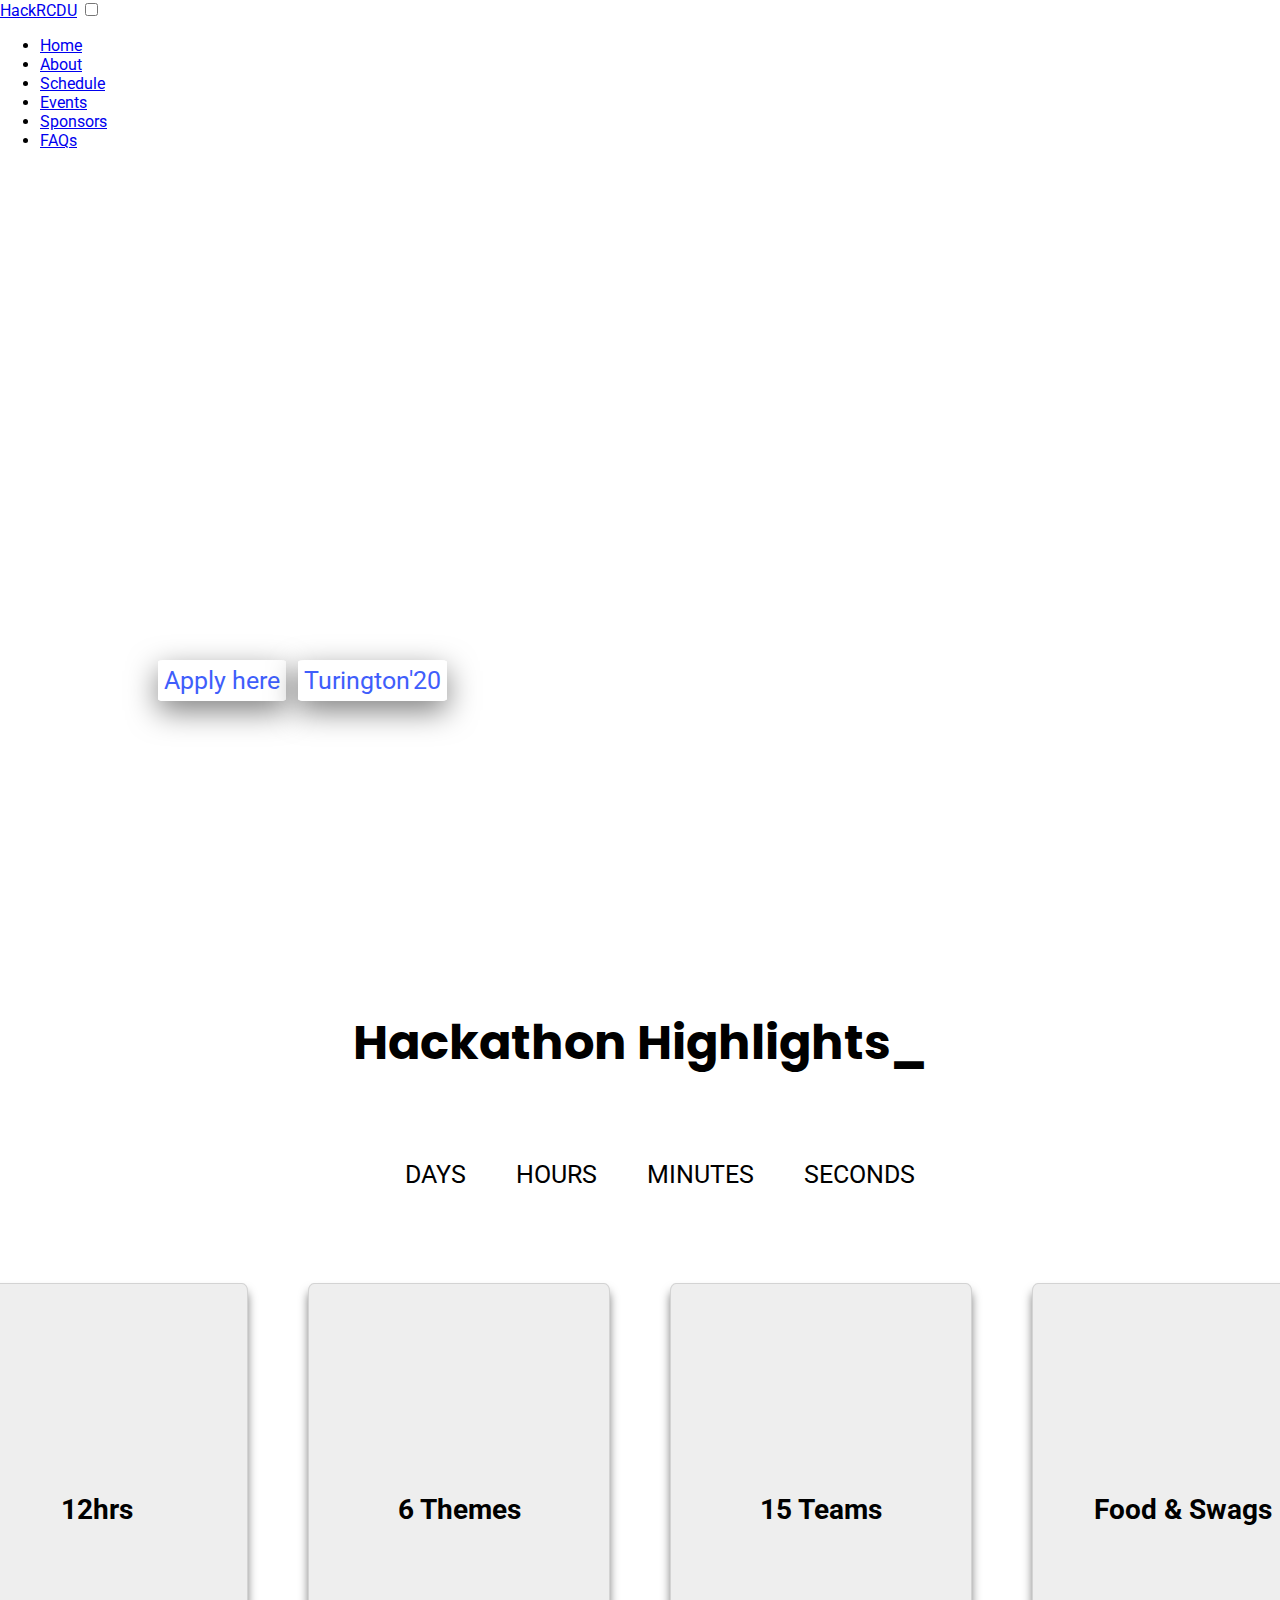
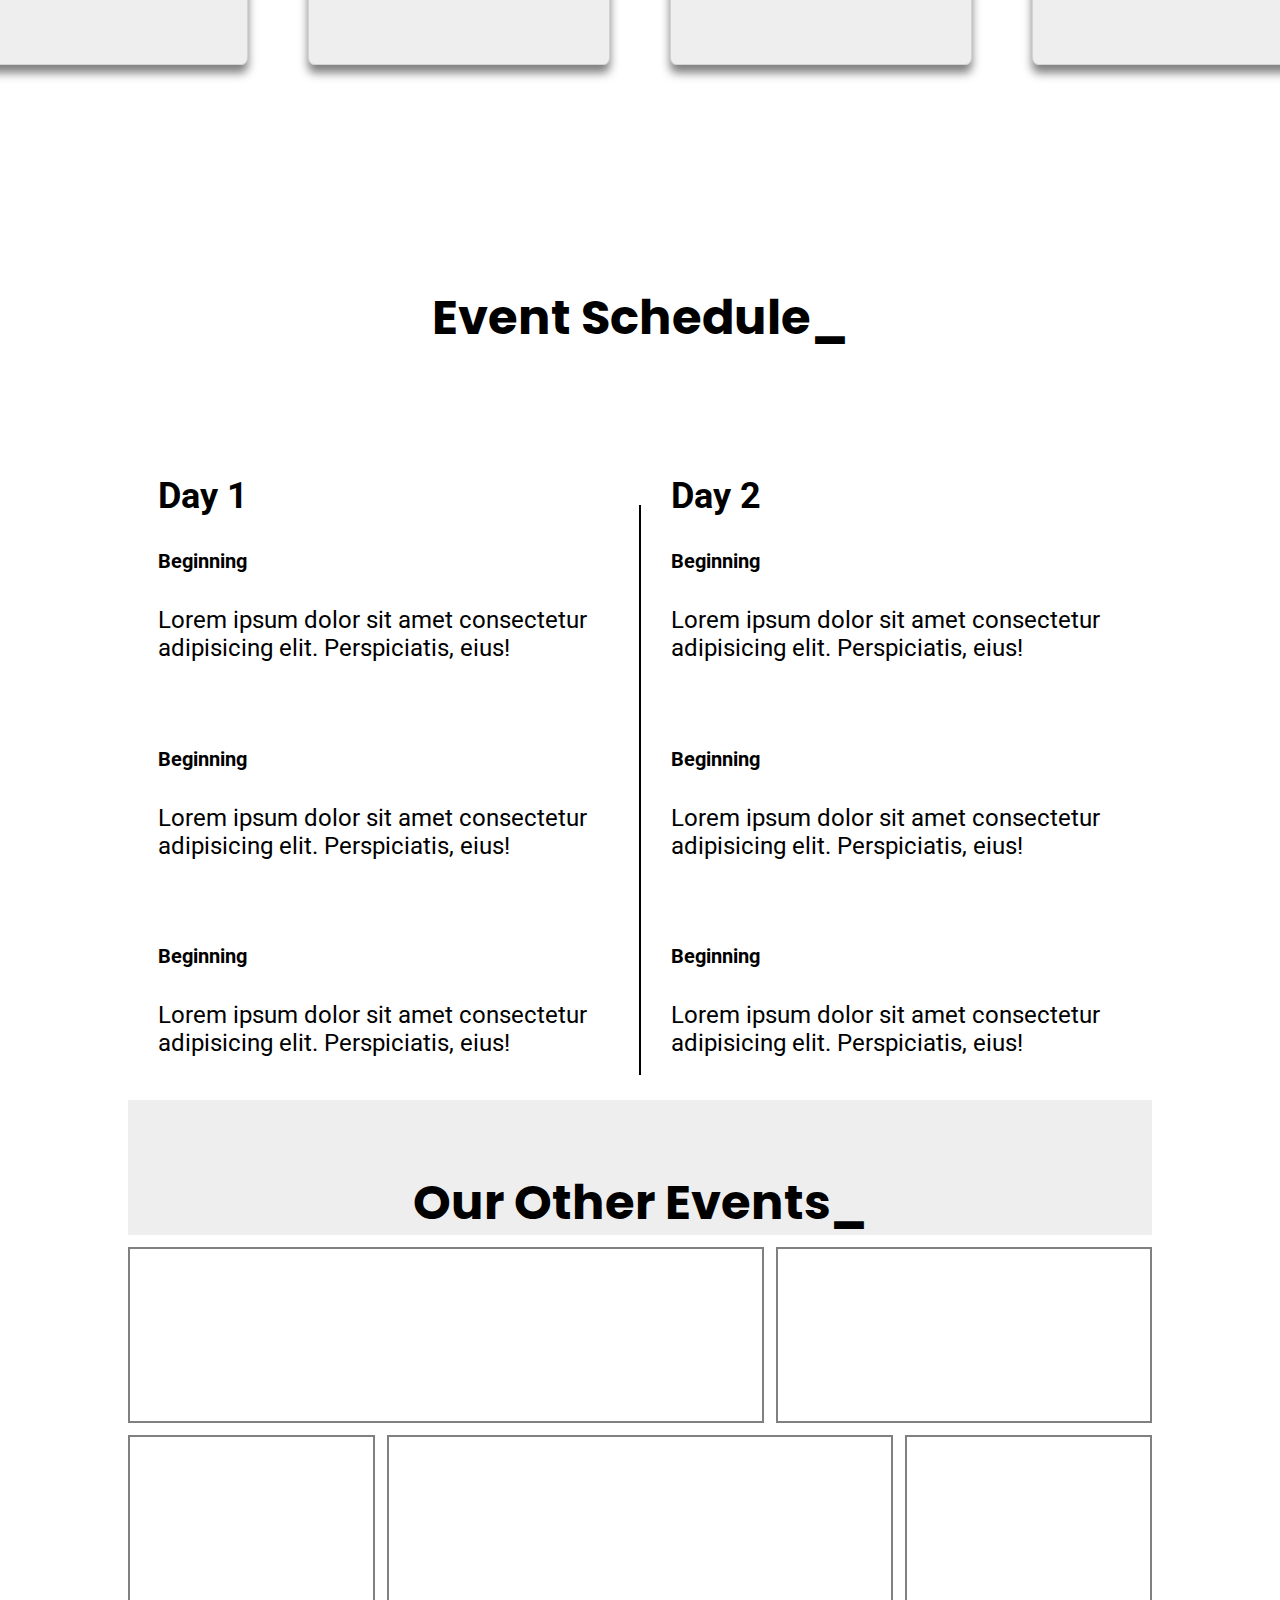
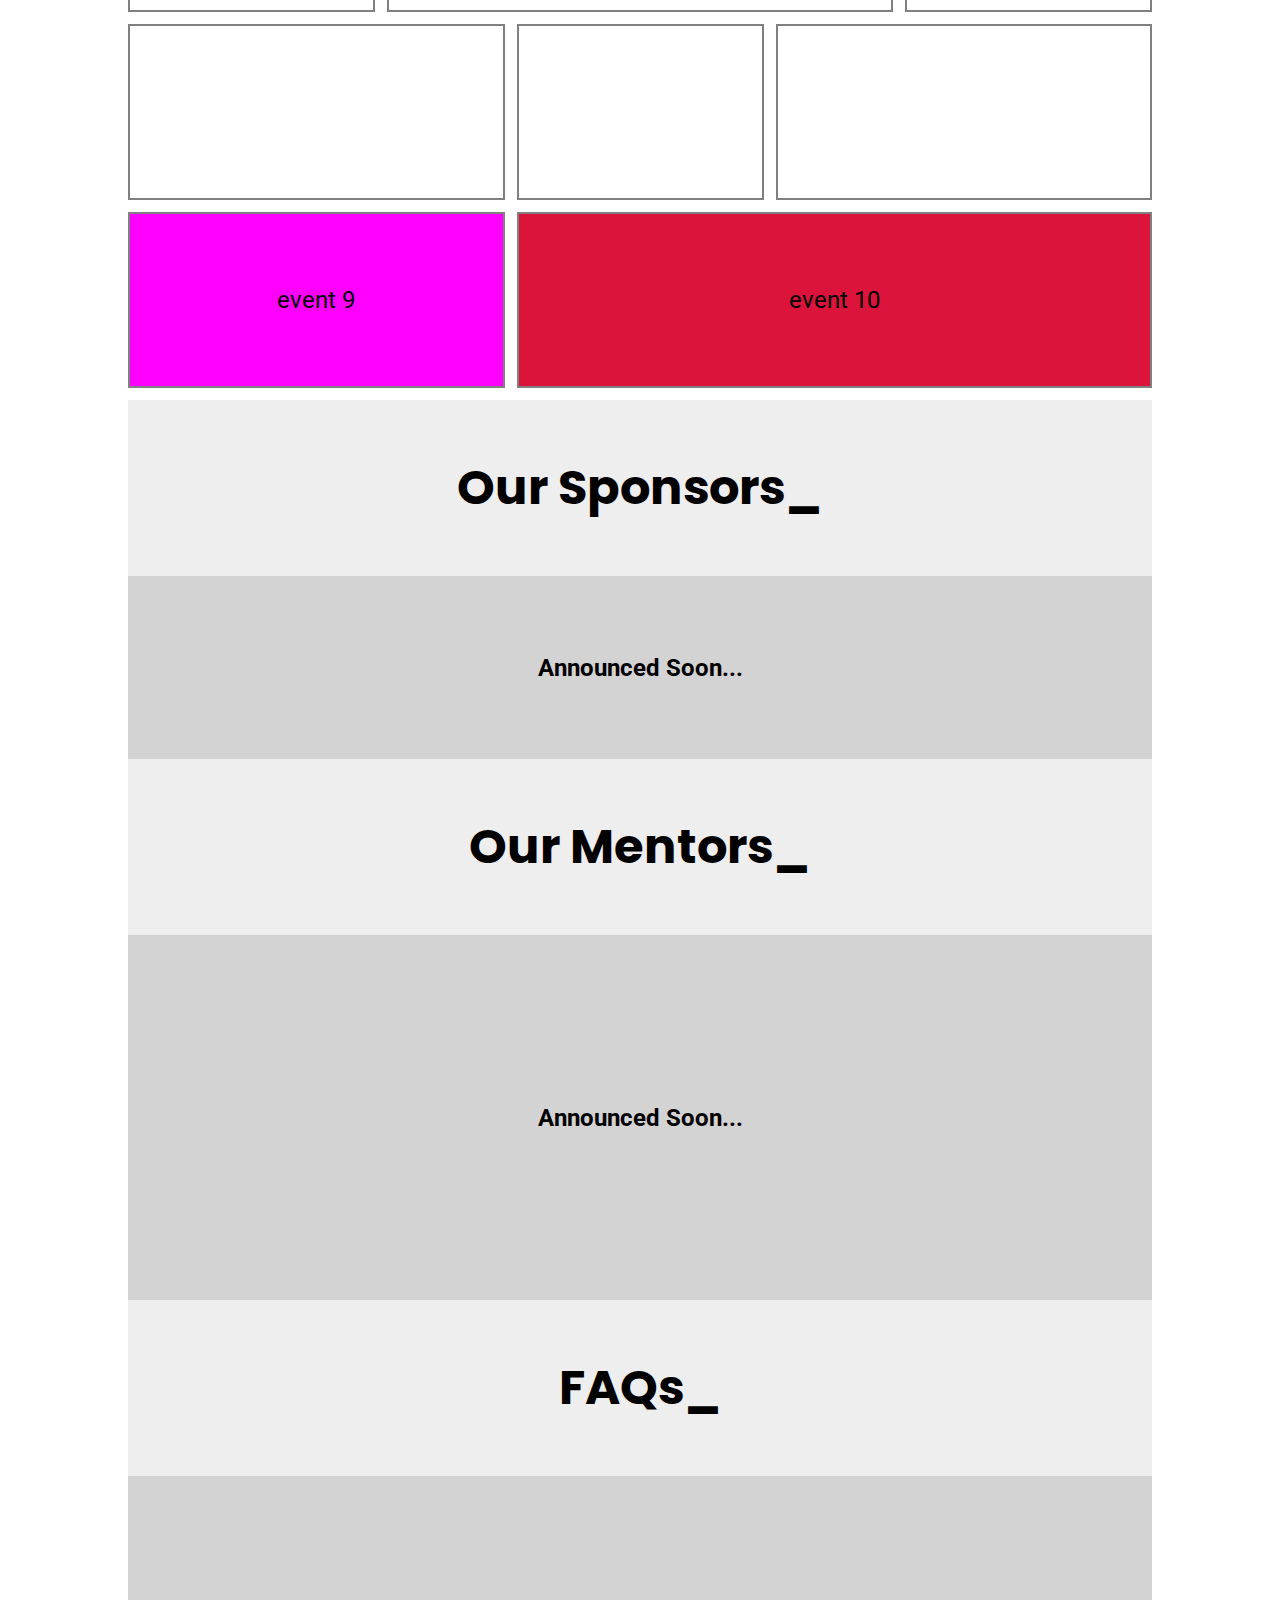
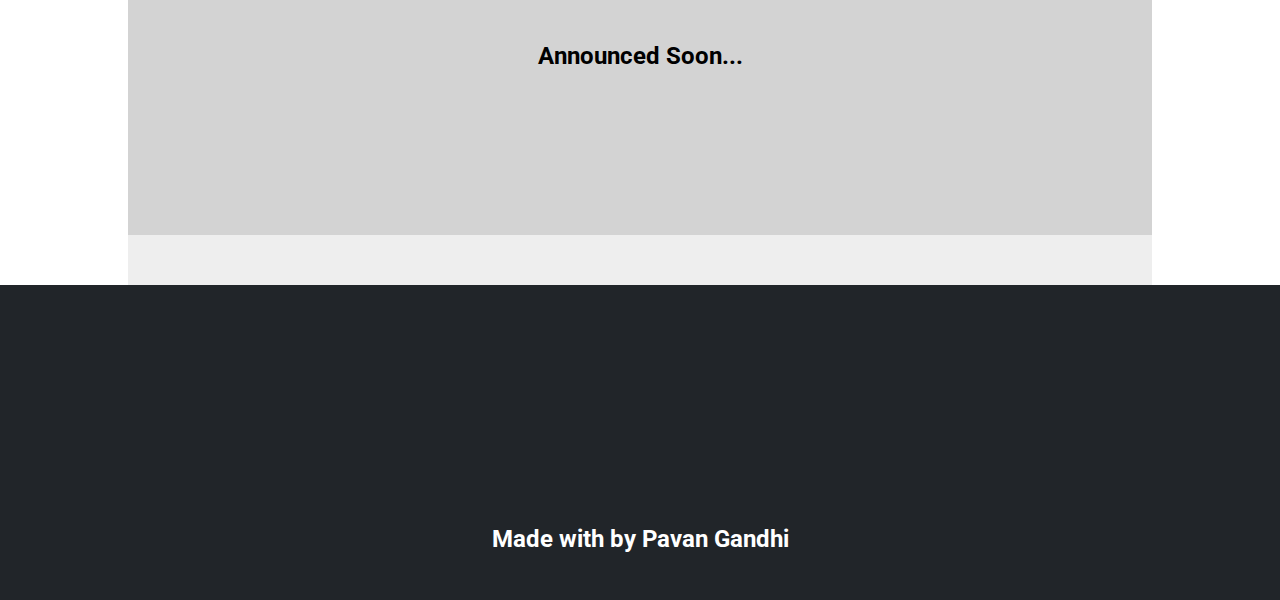
==== index.html @ ce55be2a "added mobile-style.css" ====
<!DOCTYPE html>
<html lang="en">
  <head>
    <meta charset="UTF-8" />
    <meta name="viewport" content="width=device-width, initial-scale=1.0" />
    <title>Document</title>
    <meta
      name="keywords"
      content="Hackathon, HackRCDU, Hacakthon Delhi, Turington, Ramanujan College, Delhi University, Coding, Ramanujan, DU, Antha Prerna Cell, DU_CS, University of Delhi"
    />

    <meta name="title" content="HackRCDU" />
    <meta
      name="description"
      content="Hackathon Landing Page of Ramanujan College, University Of Delhi"
    />
    <meta
      name="author"
      href="https://github.com/iampavangandhi/"
      content="Pavan Gandhi"
    />

    <meta property="og:type" content="website" />
    <meta property="og:url" content="https://hackrcdu.turington.in" />
    <meta property="og:site_name" content="HackRCDU" />
    <meta property="og:title" content="HackRCDU" />
    <meta
      property="og:description"
      content="Hackathon Landing Page  of Ramanujan College, University Of Delhi"
    />
    <meta
      property="og:image"
      itemprop="image"
      content="https://     ******** /logo.png"
    />

    <title>HackRCDU</title>

    <!-- Logo on tab -->
    <link rel="icon" href="assets/logo.png" />

    <!-- font awesome for icons -->
    <link
      rel="stylesheet"
      href="https://use.fontawesome.com/releases/v5.8.1/css/all.css"
      integrity="sha384-50oBUHEmvpQ+1lW4y57PTFmhCaXp0ML5d60M1M7uH2+nqUivzIebhndOJK28anvf"
      crossorigin="anonymous"
    />

    <!-- animate.css -->
    <link
      rel="stylesheet"
      href="https://cdnjs.cloudflare.com/ajax/libs/animate.css/3.7.2/animate.min.css"
    />

    <!--css files-->
    <link rel="stylesheet" href="style.css" />
    <link rel="stylesheet" href="mobile-style.css" />
    <link rel="stylesheet" href="particles.css" />
    <link rel="stylesheet" href="navbar.css" />

    <!--google fonts-->
    <link
      href="https://fonts.googleapis.com/css?family=Lato|Montserrat|Open+Sans|Poppins|Roboto|Source+Sans+Pro&display=swap"
      rel="stylesheet"
    />
  </head>
  <body>
    <!-- Header -->
    <header id="hero-section" class="section hero-section">
      <div id="particles-js" class="particles">
        <nav class="navbar">
            <label class="navbar-toggle" id="js-navbar-toggle" for="chkToggle">
                <i class="fa fa-bars"></i>
            </label>
            <a href="#" class="logo">HackRCDU</a>
            <input type="checkbox" id="chkToggle"></input>
            <ul class="main-nav" id="js-menu">
                <li>
                    <a href="#" class="nav-links">Home</a>
                </li>
                <li>
                    <a href="#" class="nav-links">About</a>
                </li>
                <li>
                    <a href="#" class="nav-links">Schedule</a>
                </li>
                <li>
                    <a href="#" class="nav-links">Events</a>
                </li>
                <li>
                    <a href="#" class="nav-links">Sponsors</a>
                </li>
                <li>
                    <a href="#" class="nav-links">FAQs</a>
                </li>
            </ul>
        </nav>
        <div class="hackrcdu">
          <h1 class="animated flipInX">HackRCDU_</h1>
          <h3>
            You are Exactly <br />
            Where You Need to Be.
          </h3>
          <h5>
            Organised by Department of Computer Science <br />
            Ramanujan College, University of Delhi.
          </h5>
          <div class="apply-here">
            <a class="apply" href="#">Apply here</a>
            <a class="turington" href="#">Turington'20</a>
          </div>
          <div class="icons">
            <a href="https://www.linkedin.com/in/pavan-gandhi/"
              ><i class="fab fa-linkedin"></i
            ></a>
            <a href="https://www.github.com/iampavangandhi"
              ><i class="fab fa-github"></i
            ></a>
            <a href="https://www.facebook.com/iampavangandhi"
              ><i class="fab fa-facebook"></i
            ></a>
            <a href="https://www.instagram.com/official_pavang/"
              ><i class="fab fa-instagram"></i
            ></a>
            <a href="https://www.twitter.com/PavanGandhi7"
              ><i class="fab fa-twitter"></i
            ></a>
            <a href="https://www.twitter.com/PavanGandhi7"
              ><i class="fab fa-youtube"></i
            ></a>
          </div>
        </div>
        <div class="illustration animated slideInRight">
          <img
            class="hero-img"
            width="600px"
            src="./assets/a1.png"
            class=""
            alt=""
          />
        </div>
      </div>
    </header>

    <!-- About Section -->
    <section id="about-section" class="section about-section">
      <div class="highlights">
        <h1 class="animated flip delay-2s">Hackathon Highlights_</h1>
        <div class="container">
          <ul class="countdown">
            <li><span id="days"></span>days</li>
            <li><span id="hours"></span>Hours</li>
            <li><span id="minutes"></span>Minutes</li>
            <li><span id="seconds"></span>Seconds</li>
          </ul>
        </div>
      </div>
      <div class="cards">
        <div class="card">
          <i class="far fa-clock animated bounceIn delay-2s"></i>
          <h3>12hrs</h3>
        </div>
        <div class="card">
          <i class="fas fa-laptop-code animated bounceIn delay-2s"></i>
          <h3>6 Themes</h3>
        </div>
        <div class="card">
          <i class="fas fa-users animated bounceIn delay-2s"></i>
          <h3>15 Teams</h3>
        </div>
        <div class="card">
          <i class="fas fa-hotdog animated bounceIn delay-2s"></i>
          <h3>Food & Swags</h3>
        </div>
      </div>
    </section>

    <!-- Schedule Section -->
    <section id="schedule-section" class="section schedule-section">
      <div class="event-schedule">
        <h1 class="animated flip delay-2s">Event Schedule_</h1>
      </div>
      <div class="schedule-section-section">
        <div class="section-1">
          <h2>Day 1</h2>
          <h5>Beginning</h5>
          <p>
            Lorem ipsum dolor sit amet consectetur adipisicing elit.
            Perspiciatis, eius!
          </p>
          <br />
          <h5>Beginning</h5>
          <p>
            Lorem ipsum dolor sit amet consectetur adipisicing elit.
            Perspiciatis, eius!
          </p>
          <br />
          <h5>Beginning</h5>
          <p>
            Lorem ipsum dolor sit amet consectetur adipisicing elit.
            Perspiciatis, eius!
          </p>
          <br />
          <h5>Beginning</h5>
          <p>
            Lorem ipsum dolor sit amet consectetur adipisicing elit.
            Perspiciatis, eius!
          </p>
        </div>
        <div class="partition"></div>
        <div class="section-2">
          <h2>Day 2</h2>
          <h5>Beginning</h5>
          <p>
            Lorem ipsum dolor sit amet consectetur adipisicing elit.
            Perspiciatis, eius!
          </p>
          <br />
          <h5>Beginning</h5>
          <p>
            Lorem ipsum dolor sit amet consectetur adipisicing elit.
            Perspiciatis, eius!
          </p>
          <br />
          <h5>Beginning</h5>
          <p>
            Lorem ipsum dolor sit amet consectetur adipisicing elit.
            Perspiciatis, eius!
          </p>
          <br />
          <h5>Beginning</h5>
          <p>
            Lorem ipsum dolor sit amet consectetur adipisicing elit.
            Perspiciatis, eius!
          </p>
        </div>
      </div>
    </section>

    <section id="event-section" class="event-section">
      <div class="section events-section">
        <div class="events">
          <h1 class="animated flip delay-2s">Our Other Events_</h1>
        </div>
        <div class="events-section-section">
          <div class="parent event-cards">
            <div class="div1 event-card"><h2>CODING MARATHON</h2></div>
            <div class="div2 event-card"><h2>DEBUG THE CODE</h2></div>
            <div class="div3 event-card"><h2>CHITTI 3.0</h2></div>
            <div class="div4 event-card"><h2>PUBG</h2></div>
            <div class="div5 event-card"><h2>IPL AUCTION</h2></div>
            <div class="div6 event-card"><h2>GENTECH QUIZ</h2></div>
            <div class="div7 event-card"><h2>UI/UX</h2></div>
            <div class="div8 event-card"><h2>T-SHIRT PAINTING</h2></div>
            <div class="div9 event-card">event 9</div>
            <div class="div10 event-card">event 10</div>
          </div>
        </div>
      </div>
    </section>

    <section id="sponsors-section" class="section sponsors-section">
      <div class="sponsors-section-section">
        <div class="sponsors">
          <h1 class="animated flip delay-2s">Our Sponsors_</h1>
        </div>
        <div class="sponsors-list">
          <h4>Announced Soon...</h4>
        </div>
        <div class="mentors">
          <h1 class="animated flip delay-2s">Our Mentors_</h1>
        </div>
        <div class="mentors-list">
          <h4>Announced Soon...</h4>
        </div>
      </div>
    </section>

    <section id="faq-section" class="section faq-section">
      <div class="faq-section-section">
        <div class="faqs">
          <h1 class="animated flip delay-2s">FAQs_</h1>
        </div>
        <div class="faqs-list">
          <h4>Announced Soon...</h4>
        </div>
      </div>
    </section>
    <footer id="footer" class="footer">
      <h4>Made with <i class="fas fa-heart"></i> by <a href="https://www.linkedin.com/in/pavan-gandhi/">Pavan Gandhi</a></h4>
    </footer>

    <!-- Particles.js -->
    <script src="http://cdn.jsdelivr.net/particles.js/2.0.0/particles.min.js"></script>

    <!-- JavaScript Files -->
    <script src="script.js"></script>
    <script src="particles.js"></script>
  </body>
</html>
---- style.css ----
html,
body {
  padding: 0;
  margin: 0;
  overflow-x: hidden;
  font-family: Roboto, Helvetica, Arial, sans-serif;
  box-sizing: border-box;
  scroll-behavior: smooth;
}

.section {
  height: 100vh;
}

.hero-section {
  position: relative;
}

.hackrcdu {
  position: absolute;
  z-index: 2;
  font-size: 1.9rem;
  padding: 25px;
  left: 10%;
  top: 25%;
}

.hackrcdu h1 {
  font-family: Poppins;
  margin-bottom: 10px;
  color: white;
}

.hackrcdu h3 {
  font-family: Poppins;
  padding-bottom: 5px;
  color: white;
}

.hackrcdu h5 {
  font-family: Poppins;
  color: white;
  padding-bottom: 5px;
  margin-bottom: 10px;
}

.illustration {
  position: relative;
  z-index: 0;
}

.hero-img {
  position: absolute;
  top: 80px;
  right: 5%;
  z-index: 0;
}

.apply,
.turington {
  background-color: white;
  border-radius: 5%;
  text-align: center;
  padding: 6px;
  margin-top: 15px;
  margin-bottom: 15px;
  margin-left: 5px;
  height: 45px;
  width: 30%;
  box-shadow: 0 10px 30px rgba(0, 0, 0, 0.5);
}

.apply:hover,
.turington:hover {
  background-color: #3f5efb;
  padding: 8px;
}

.apply-here a {
  font-size: 25px;
  color: #3f5efb;
  text-decoration: none;
}

.apply-here a:hover {
  font-size: 30px;
  color: white;
}

.icons {
  padding: 15px;
  padding-left: 0px;
  margin-top: 10px;
}

.icons a {
  font-size: 35px;
  color: white;
  margin-left: 5px;
}

.icons a:hover {
  font-size: 38px;
}

.about-section {
  background: white;
  display: flex;
  flex-direction: column;
  align-items: center;
  font-size: 1.5rem;
}

.highlights {
  margin-top: 50px;
  display: flex;
  flex-direction: column;
  align-items: center;
}

.highlights h1 {
  padding: 25px;
  font-family: Poppins;
}

.container {
  margin: 0 auto;
  text-align: center;
  display: flex;
  justify-content: center;
}

.countdown {
  display: flex;
  justify-content: center;
  align-items: center;
  width: 65%;
}

.countdown li {
  display: inline-block;
  font-size: 25px;
  list-style-type: none;
  padding: 0px 25px;
  text-transform: uppercase;
  color: black;
}

.countdown li span {
  display: block;
  font-size: 40px;
}

.cards {
  display: flex;
  margin-top: 40px;
}

.card {
  width: 300px;
  height: 380px;
  margin: 30px;
  margin-bottom: 40px;
  display: flex;
  flex-direction: column;
  justify-content: center;
  align-items: center;
  text-align: center;
  border-radius: 2%;
  border: 1.5px lightgray solid;
  background-color: #eeeeee;
  box-shadow: 0 8px 10px rgba(0, 0, 0, 0.5);
}

.card i {
  padding: 35px;
  font-size: 2.5em;
}

.card h3 i {
  font-size: 3rem;
}

.card:hover {
  box-shadow: 0 10px 12px rgba(0, 0, 0, 0.5);
  border: 3px lightgray solid;
}

.schedule-section {
  position: relative;
  display: flex;
  justify-content: center;
  background-image: url("./assets/bg3.jpg");
  font-size: 1.5rem;
}

.event-schedule {
  margin-top: 50px;
}

.event-schedule h1 {
  font-family: Poppins;
}

.schedule-section-section {
  position: absolute;
  display: flex;
  bottom: 0;
  height: 80vh;
  width: 80%;
  background-color: white;
}
.section-1 {
  width: 50%;
  margin: 30px;
  margin-top: 65px;
}

.section-1 h2 {
  font-size: 1.5em;
  margin-bottom: 25px;
}

.partition {
  padding: 0;
  margin-top: 125px;
  margin-bottom: 25px;
  width: 0;
  border-left: 2px black solid;
}

.section-2 {
  width: 50%;
  margin: 30px;
  margin-top: 65px;
}

.section-2 h2 {
  font-size: 1.5em;
  margin-bottom: 25px;
}

.event-section {
  display: flex;
  justify-content: center;
}

.events-section {
  position: relative;
  display: flex;
  width: 80%;
  justify-content: center;
  font-size: 1.5rem;
  background-color: #eeeeee;
}

.events {
  margin-top: 35px;
}

.events h1 {
  font-family: Poppins;
}

.events-section-section {
  display: flex;
  justify-content: center;
  position: absolute;
  height: 85vh;
  width: 100%;
  bottom: 0;
  background-color: white;
}

.parent {
  display: grid;
  width: 100%;
  margin: 12px 0px;
  grid-template-columns: repeat(8, 1fr);
  grid-template-rows: repeat(4, 1fr);
  grid-column-gap: 12px;
  grid-row-gap: 12px;
}

.div1 {
  background-image: url("./assets/img1.jpg");
  grid-area: 1 / 1 / 2 / 6;
}
.div2 {
  background-image: url("./assets/img2.jpg");
  grid-area: 1 / 6 / 2 / 9;
}
.div3 {
  background-image: url("./assets/img3.jpg");
  grid-area: 2 / 1 / 3 / 3;
}
.div4 {
  background-image: url("./assets/img4.jpg");
  grid-area: 2 / 3 / 3 / 7;
}
.div5 {
  background-image: url("./assets/img5.jpg");
  grid-area: 2 / 7 / 3 / 9;
}
.div6 {
  background-image: url("./assets/img6.jpg");
  grid-area: 3 / 1 / 4 / 4;
}
.div7 {
  background-image: url("./assets/img7.jpg");
  grid-area: 3 / 4 / 4 / 6;
}
.div8 {
  background-image: url("./assets/img8.jpg");
  grid-area: 3 / 6 / 4 / 9;
}
.div9 {
  background-color: magenta;
  grid-area: 4 / 1 / 5 / 4;
}
.div10 {
  background-color: crimson;
  grid-area: 4 / 4 / 5 / 9;
}

.event-card {
  display: flex;
  align-items: center;
  background-size: cover;
  background-position: 50% 50%;
  justify-content: center;
  border: 2px gray solid;
}

.event-card h2 {
  color: white;
  font-family: Poppins;
}

.sponsors-section {
  display: flex;
  justify-content: center;
}

.sponsors-section-section {
  display: flex;
  height: 100vh;
  width: 80%;
  flex-direction: column;
  align-items: center;
  font-size: 1.5rem;
  background-color: #eeeeee;
}

.sponsors {
  margin-top: 20px;
  margin-bottom: 20px;
}

.sponsors h1 {
  font-family: Poppins;
}

.sponsors-list {
  display: flex;
  justify-content: center;
  align-items: center;
  height: 30vh;
  width: 100%;
  background-color: lightgray;
}

.mentors {
  margin-top: 20px;
  margin-bottom: 20px;
}

.mentors h1 {
  font-family: Poppins;
}

.mentors-list {
  display: flex;
  justify-content: center;
  align-items: center;
  height: 60vh;
  width: 100%;
  background-color: lightgrey;
}

.faq-section {
  height: 65vh;
  display: flex;
  justify-content: center;
}

.faq-section-section {
  width: 80%;
  display: flex;
  flex-direction: column;
  align-items: center;
  font-size: 1.5rem;
  background-color: #eeeeee;
}

.faqs {
  margin-top: 20px;
  margin-bottom: 20px;
}

.faqs h1 {
  font-family: Poppins;
}

.faqs-list {
  display: flex;
  justify-content: center;
  align-items: center;
  height: 65vh;
  width: 100%;
  margin-bottom: 50px;
  background-color: lightgrey;
}

footer {
  display: flex;
  flex-direction: column;
  justify-content: flex-end;
  align-items: center;
  height: 35vh;
  font-size: 1.5rem;
  background-color: #212529;
}

footer h4 {
  padding: 15px;
  color: white;
}

footer h4 i {
  color: red;
}

footer h4 a {
  color: white;
  text-decoration: none;
}
---- mobile-style.css ----
@media screen and (max-width: 1260px) {
  .illustration {
    display: none;
  }
  .section {
    height: 150vh;
  }
  .hackrcdu {
    position: absolute;
    z-index: 2;
    font-size: 1.2rem;
    padding: 25px;
    left: 10%;
    top: 15%;
  }
}
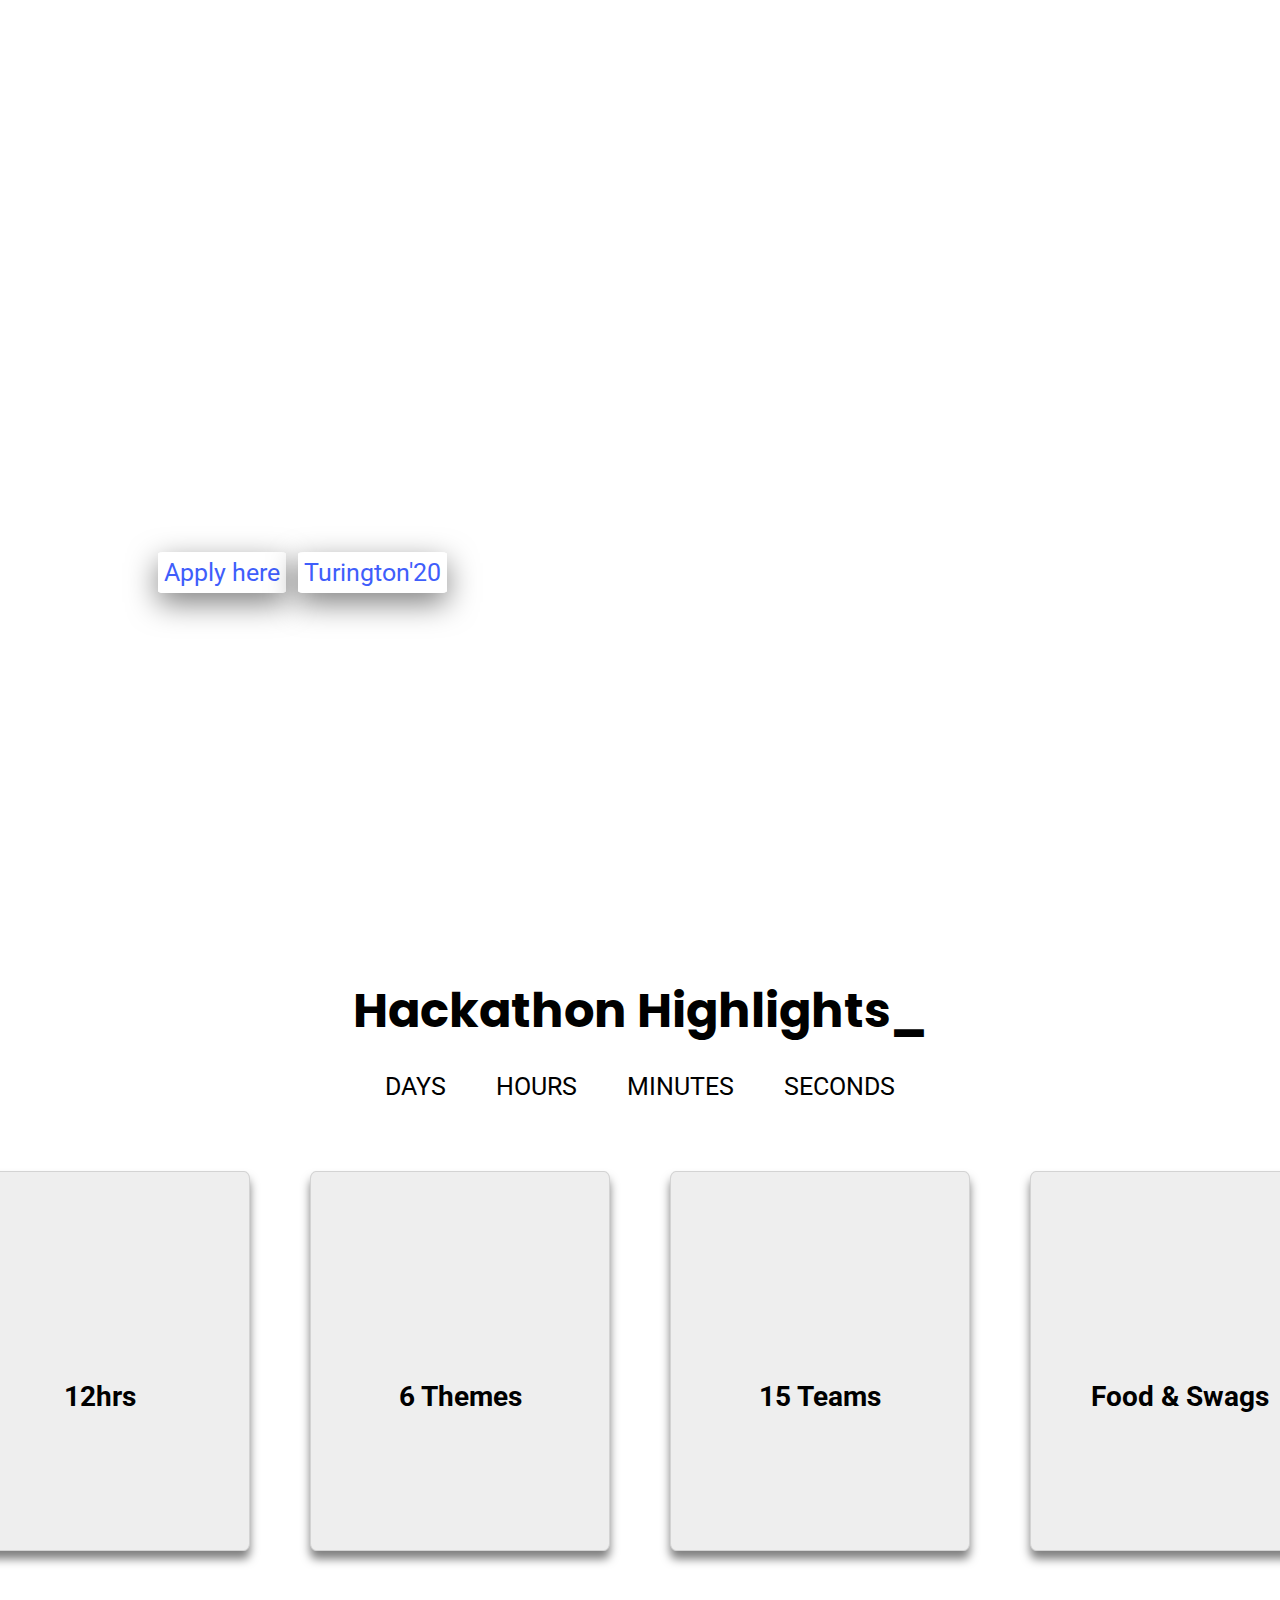
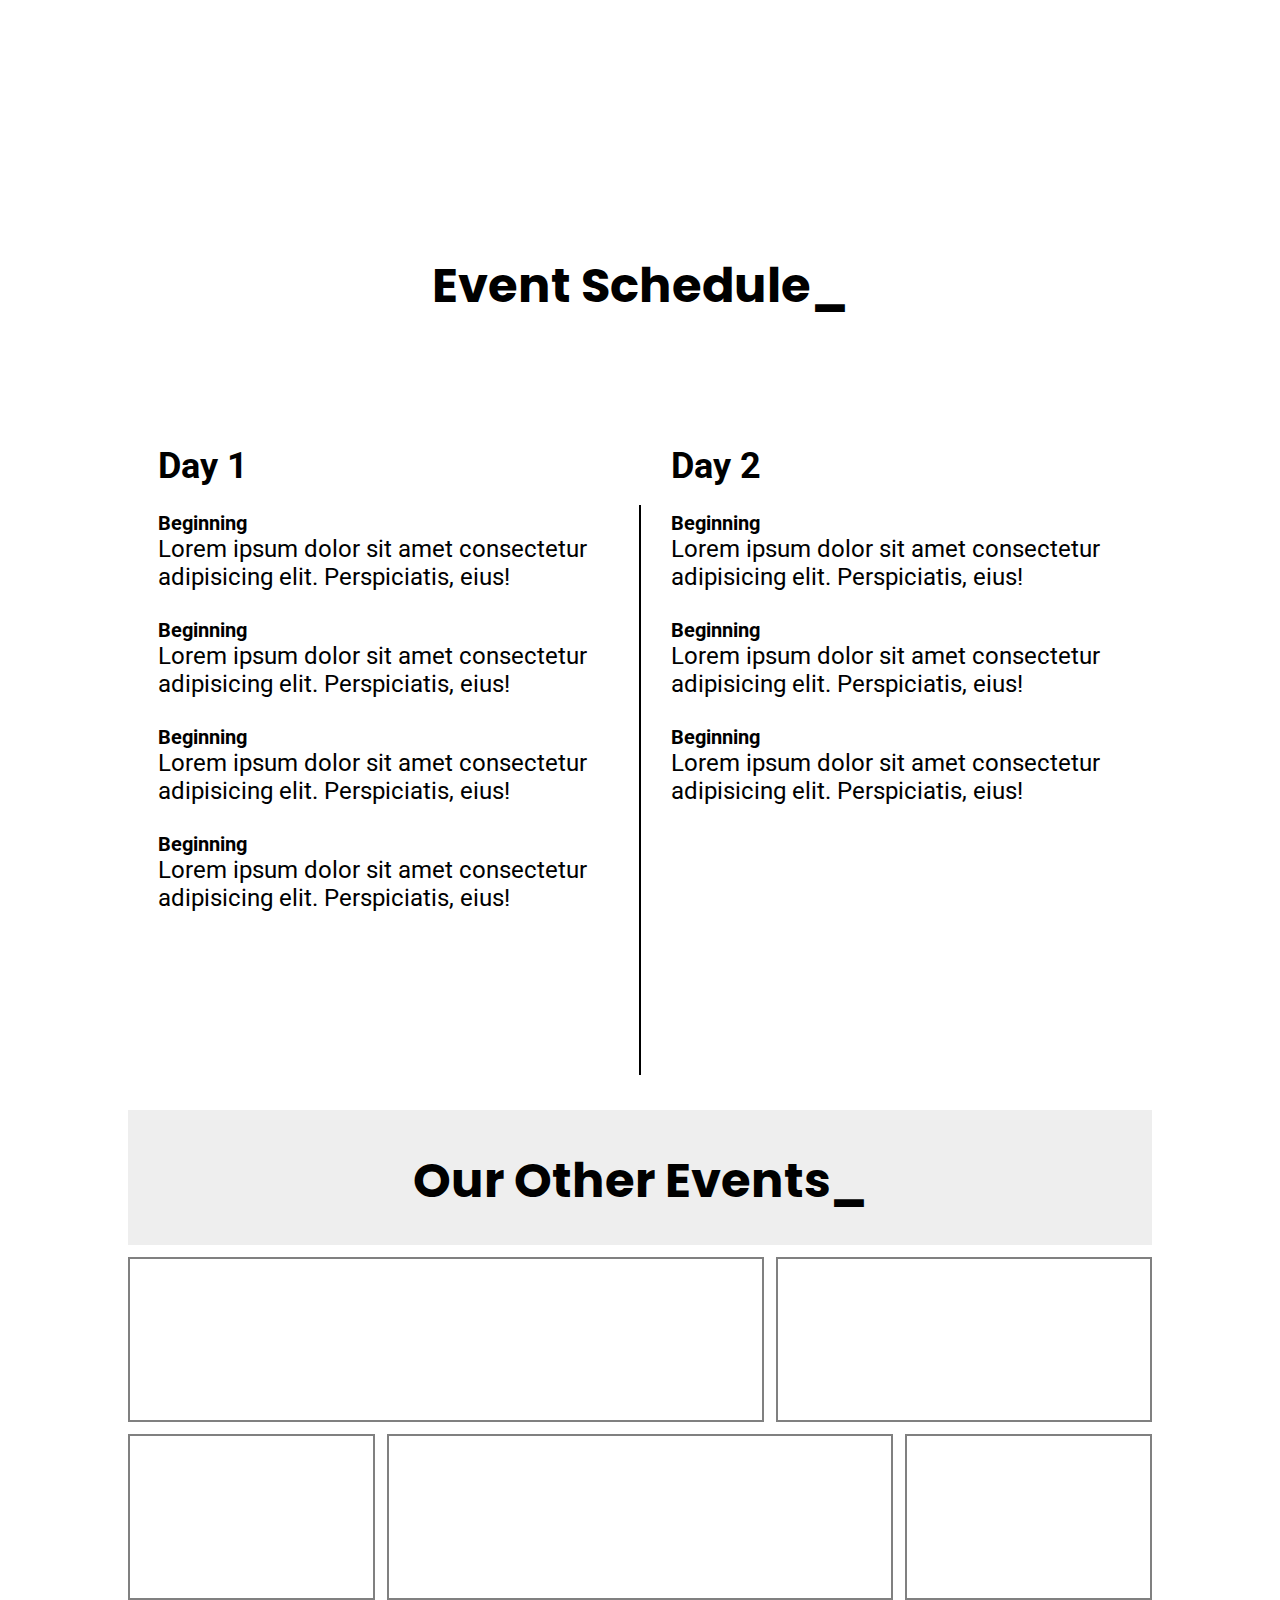
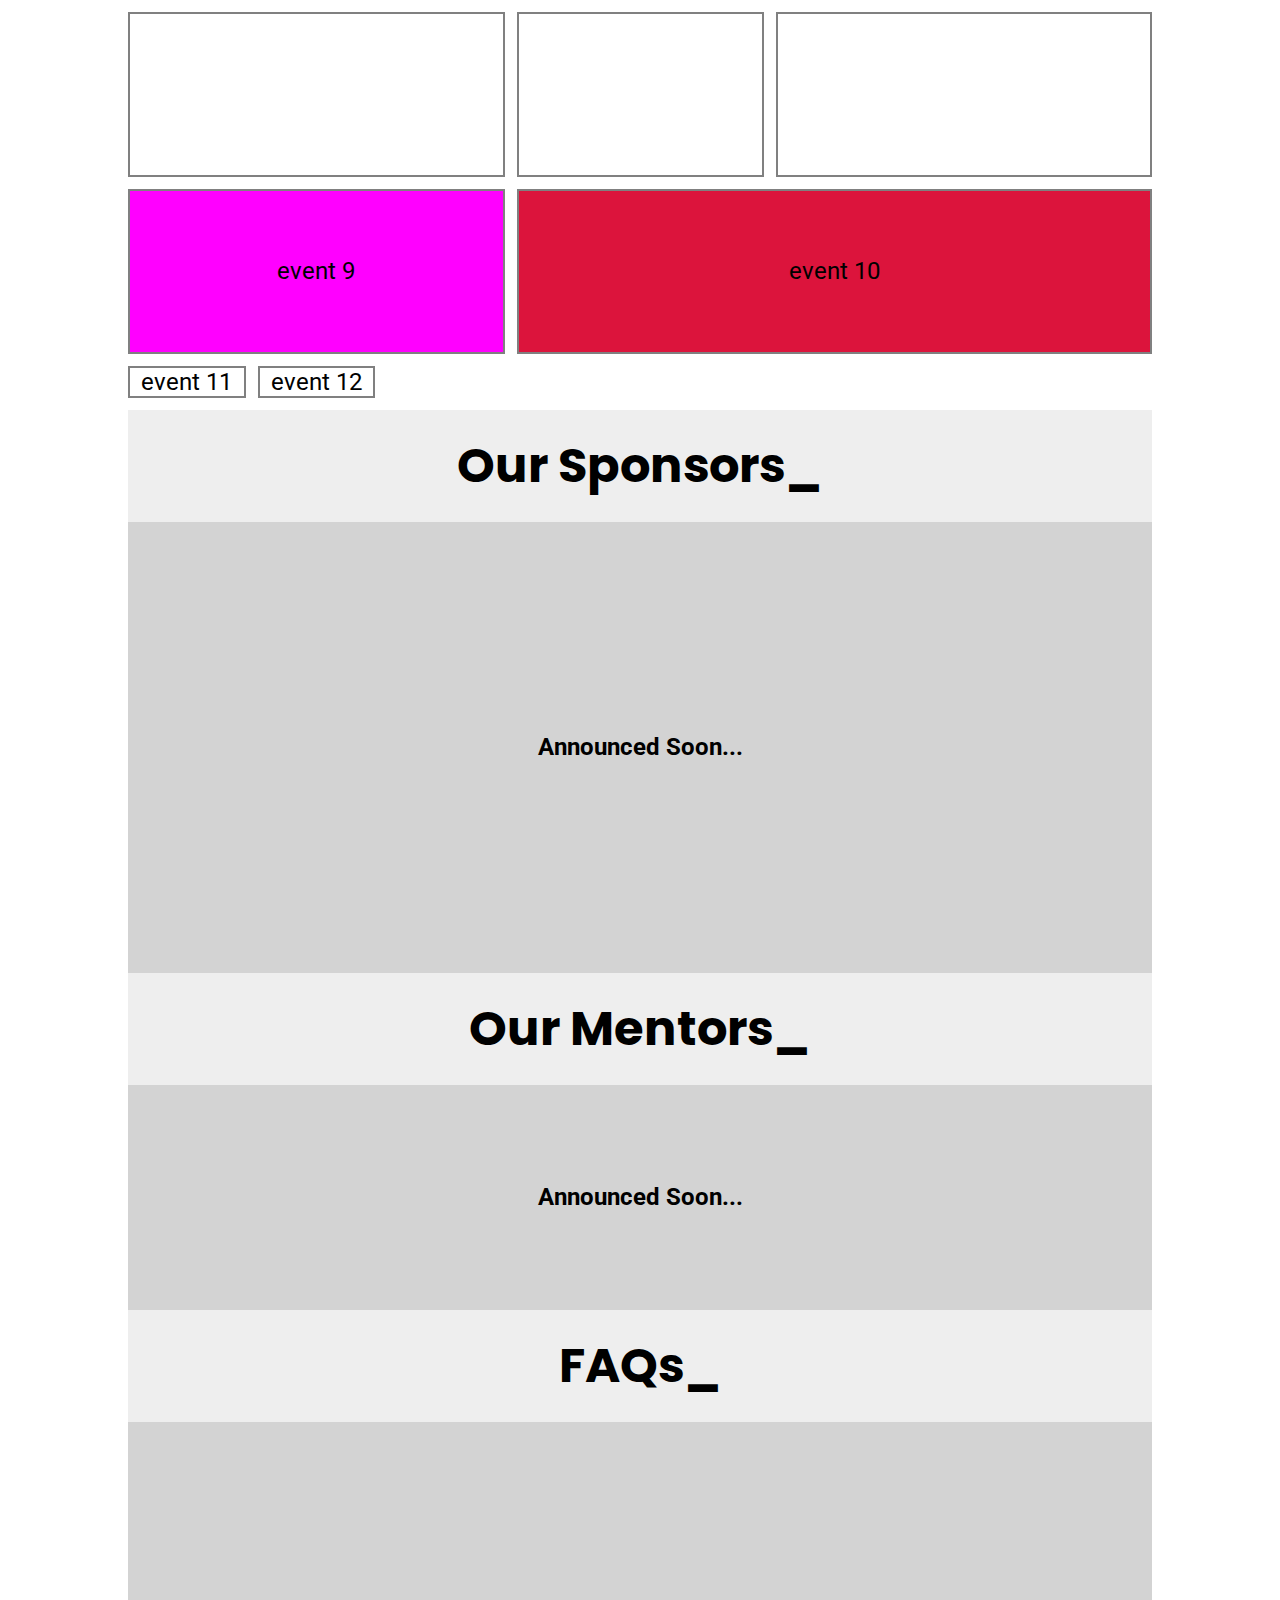
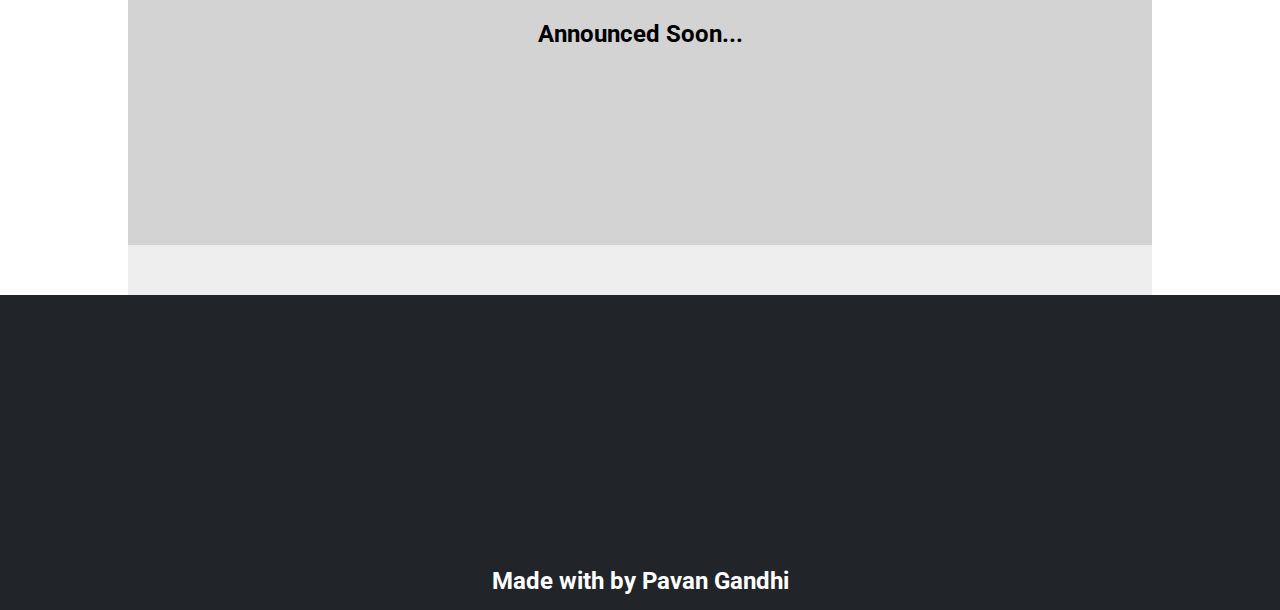
==== commit 49df3bda: "first commit1" ====
--- a/index.html
+++ b/index.html
@@ -228,12 +228,7 @@
             Lorem ipsum dolor sit amet consectetur adipisicing elit.
             Perspiciatis, eius!
           </p>
-          <br />
-          <h5>Beginning</h5>
-          <p>
-            Lorem ipsum dolor sit amet consectetur adipisicing elit.
-            Perspiciatis, eius!
-          </p>
+
         </div>
       </div>
     </section>
@@ -255,6 +250,8 @@
             <div class="div8 event-card"><h2>T-SHIRT PAINTING</h2></div>
             <div class="div9 event-card">event 9</div>
             <div class="div10 event-card">event 10</div>
+            <div class="div11 event-card">event 11</div>
+            <div class="div12 event-card">event 12</div>
           </div>
         </div>
       </div>
--- a/style.css
+++ b/style.css
@@ -246,6 +246,7 @@
 }
 
 .events-section {
+  margin-top: 10px;
   position: relative;
   display: flex;
   width: 80%;
@@ -323,6 +324,14 @@
   grid-area: 4 / 4 / 5 / 9;
 }
 
+.div11 {
+  display: none;
+}
+
+.div12 {
+  display: none;
+}
+
 .event-card {
   display: flex;
   align-items: center;
@@ -365,7 +374,7 @@
   display: flex;
   justify-content: center;
   align-items: center;
-  height: 30vh;
+  height: 60vh;
   width: 100%;
   background-color: lightgray;
 }
@@ -383,7 +392,7 @@
   display: flex;
   justify-content: center;
   align-items: center;
-  height: 60vh;
+  height: 30vh;
   width: 100%;
   background-color: lightgrey;
 }
--- a/mobile-style.css
+++ b/mobile-style.css
@@ -2,15 +2,409 @@
   .illustration {
     display: none;
   }
-  .section {
-    height: 150vh;
-  }
+}
+
+@media screen and (max-width: 600px) {
+  .hero-section {
+    height: 90vh;
+    position: relative;
+  }
+
+  .particles {
+  }
+
   .hackrcdu {
     position: absolute;
     z-index: 2;
-    font-size: 1.2rem;
+    font-size: 1.3rem;
     padding: 25px;
-    left: 10%;
-    top: 15%;
+    left: 5%;
+    top: 50%;
+  }
+
+  .hackrcdu h1 {
+    font-family: Poppins;
+    margin-bottom: 10px;
+    color: white;
+  }
+
+  .hackrcdu h3 {
+    font-family: Poppins;
+    padding-bottom: 5px;
+    color: white;
+  }
+
+  .hackrcdu h5 {
+    font-size: 18px;
+    font-family: Poppins;
+    color: white;
+    padding-bottom: 5px;
+    margin-bottom: 10px;
+  }
+
+  .illustration {
+    position: relative;
+    z-index: 0;
+    display: none;
+  }
+
+  .hero-img {
+    width: 300px;
+    position: absolute;
+    top: 35px;
+    left: 5%;
+    z-index: 0;
+  }
+
+  .apply,
+  .turington {
+    background-color: white;
+    border-radius: 5%;
+    text-align: center;
+    padding: 6px;
+    margin-top: 15px;
+    margin-bottom: 15px;
+    margin-left: 5px;
+    height: 45px;
+    width: 30%;
+    box-shadow: 0 10px 30px rgba(0, 0, 0, 0.5);
+  }
+
+  .apply:hover,
+  .turington:hover {
+    background-color: #3f5efb;
+    padding: 8px;
+  }
+
+  .apply-here a {
+    font-size: 25px;
+    color: #3f5efb;
+    text-decoration: none;
+  }
+
+  .apply-here a:hover {
+    font-size: 30px;
+    color: white;
+  }
+
+  .icons {
+    padding: 15px;
+    padding-left: 0px;
+    margin-top: 10px;
+  }
+
+  .icons a {
+    font-size: 35px;
+    color: white;
+    margin-left: 5px;
+  }
+
+  .icons a:hover {
+    font-size: 38px;
+  }
+
+  .about-section {
+    height: 120vh;
+    margin-top: 0;
+    background: white;
+    display: flex;
+    justify-content: center;
+    flex-direction: column;
+    align-items: center;
+    font-size: 1rem;
+  }
+
+  .highlights {
+    /* margin-top: 50px; */
+    display: flex;
+    flex-direction: column;
+    align-items: center;
+  }
+
+  .highlights h1 {
+    padding: 25px;
+    font-size: 30px;
+    font-family: Poppins;
+  }
+
+  .countdown {
+    display: flex;
+    justify-content: center;
+    align-items: center;
+    width: 65%;
+  }
+
+  .countdown li {
+    display: inline-block;
+    font-size: 15px;
+    list-style-type: none;
+    padding: 0px 25px;
+    text-transform: uppercase;
+    color: black;
+  }
+
+  .countdown li span {
+    display: block;
+    font-size: 40px;
+  }
+
+  .cards {
+    display: flex;
+    flex-wrap: wrap;
+    justify-content: center;
+    margin-top: 40px;
+  }
+
+  .card {
+    width: 150px;
+    height: 180px;
+    margin: 10px;
+    display: flex;
+    flex-direction: column;
+    justify-content: center;
+    align-items: center;
+    text-align: center;
+    border-radius: 2%;
+    border: 1.5px lightgray solid;
+    background-color: #eeeeee;
+    box-shadow: 0 8px 10px rgba(0, 0, 0, 0.5);
+  }
+
+  .card i {
+    padding: 35px;
+    font-size: 2.5em;
+  }
+
+  .card h3 i {
+    font-size: 3rem;
+  }
+
+  .card:hover {
+    box-shadow: 0 10px 12px rgba(0, 0, 0, 0.5);
+    border: 3px lightgray solid;
+  }
+
+  .schedule-section {
+    height: 110vh;
+    margin-bottom: 300px;
+    font-size: 1rem;
+  }
+
+  .event-schedule {
+    margin-top: 20px;
+  }
+
+  .event-schedule h1 {
+    font-family: Poppins;
+  }
+
+  .schedule-section-section {
+    position: absolute;
+    display: flex;
+    flex-direction: column;
+    height: 100vh;
+    width: 95%;
+    background-color: white;
+  }
+
+  .section-1 {
+    width: 90%;
+    margin: 30px;
+    margin-top: 30px;
+  }
+
+  .section-1 h2 {
+    font-size: 1.3em;
+    margin-bottom: 25px;
+  }
+
+  .partition {
+    padding: 0;
+    margin-top: 10px;
+    margin-bottom: 10px;
+    width: 100%;
+    border-top: 2px black solid;
+  }
+
+  .section-2 {
+    width: 90%;
+    margin: 30px;
+    margin-top: 30px;
+  }
+
+  .section-2 h2 {
+    font-size: 1.3em;
+    margin-bottom: 25px;
+  }
+
+  .events-section {
+    position: relative;
+    display: flex;
+    width: 95%;
+    margin-top: 10px;
+    justify-content: center;
+    font-size: 1rem;
+    background-color: #eeeeee;
+  }
+
+  .events {
+    margin-top: 20px;
+  }
+
+  .events h1 {
+    font-family: Poppins;
+  }
+
+  .events-section-section {
+    height: 140vh;
+    width: 100%;
+    bottom: 0;
+  }
+
+  .parent {
+    margin: 10px 0px;
+    grid-template-columns: 1fr;
+    grid-template-rows: repeat(12, 1fr);
+  }
+
+  .div1 {
+    background-image: url("./assets/img1.jpg");
+    grid-area: 1 / 1 / 2 / 2;
+  }
+  .div2 {
+    background-image: url("./assets/img2.jpg");
+    grid-area: 2 / 1 / 3 / 2;
+  }
+  .div3 {
+    background-image: url("./assets/img3.jpg");
+    grid-area: 3 / 1 / 4 / 2;
+  }
+  .div4 {
+    background-image: url("./assets/img4.jpg");
+    grid-area: 4 / 1 / 5 / 2;
+  }
+  .div5 {
+    background-image: url("./assets/img5.jpg");
+    grid-area: 5 / 1 / 6 / 2;
+  }
+
+  .div6 {
+    background-image: url("./assets/img6.jpg");
+    grid-area: 6 / 1 / 7 / 2;
+  }
+  .div7 {
+    background-image: url("./assets/img7.jpg");
+    grid-area: 7 / 1 / 8 / 2;
+  }
+  .div8 {
+    background-image: url("./assets/img8.jpg");
+    grid-area: 8 / 1 / 9 / 2;
+  }
+  .div9 {
+    background-color: magenta;
+    grid-area: 9 / 1 / 10 / 2;
+  }
+  .div10 {
+    background-color: crimson;
+    grid-area: 10 / 1 / 11 / 2;
+  }
+  .div11 {
+    background-color: purple;
+    grid-area: 11 / 1 / 12 / 2;
+  }
+  .div12 {
+    background-color: dodgerblue;
+    grid-area: 12 / 1 / 13 / 2;
+  }
+
+  .event-card {
+    width: 100%;
+    height: 10vh;
+    border: 1px gray solid;
+  }
+
+  .event-card h2 {
+    color: white;
+    font-size: 20px;
+    font-family: Poppins;
+  }
+
+  .ad-event-card {
+    width: 100%;
+    height: 10vh;
+    border: 1px gray solid;
+  }
+
+  .ad-event-card h2 {
+    color: white;
+    font-size: 20px;
+    font-family: Poppins;
+  }
+
+  .sponsors-section {
+    height: 100vh;
+  }
+
+  .sponsors-section-section {
+    height: 100vh;
+    width: 95%;
+    font-size: 1rem;
+  }
+
+  .sponsors {
+    margin-top: 10px;
+    margin-bottom: 10px;
+  }
+
+  .sponsors-list {
+    height: 60vh;
+  }
+
+  .mentors {
+    margin-top: 10px;
+    margin-bottom: 10px;
+  }
+
+  .mentors h1 {
+    font-family: Poppins;
+  }
+
+  .mentors-list {
+    height: 40vh;
+    width: 100%;
+    background-color: lightgrey;
+  }
+
+  .faq-section {
+    height: 70vh;
+  }
+
+  .faq-section-section {
+    width: 95%;
+    font-size: 1rem;
+  }
+
+  .faqs {
+    margin-top: 10px;
+    margin-bottom: 10px;
+  }
+
+  .faqs-list {
+    height: 65vh;
+    margin-bottom: 10px;
+  }
+
+  footer {
+    height: 60vh;
+    font-size: 1rem;
+    background-color: #212529;
+  }
+
+  footer h4 {
+    padding: 10px;
+  }
+
+  footer h4 i {
+    color: blue;
   }
 }
--- a/navbar.css
+++ b/navbar.css
@@ -0,0 +1,100 @@
+* {
+  box-sizing: border-box;
+  padding: 0;
+  margin: 0;
+}
+
+body {
+  font-family: Roboto, Helvetica, Arial, sans-serif;
+}
+
+.navbar {
+  font-size: 25px;
+  background: transparent;
+}
+
+.main-nav {
+  list-style-type: none;
+  display: none;
+  margin-top: 12px;
+  padding-right: 5%;
+}
+
+.nav-links,
+.logo {
+  text-decoration: none;
+  color: rgba(255, 255, 255, 0.7);
+}
+
+.main-nav li {
+  text-align: center;
+  margin: 15px auto;
+}
+
+.logo {
+  display: inline-block;
+  font-family: Poppins;
+  font-size: 35px;
+  font-weight: 600;
+  margin-top: 20px;
+  margin-left: 5%;
+}
+
+.navbar-toggle {
+  position: absolute;
+  top: 27px;
+  right: 20px;
+  cursor: pointer;
+  color: rgba(255, 255, 255, 0.8);
+  font-size: 30px;
+}
+
+#chkToggle {
+  display: none;
+}
+
+#chkToggle:checked + ul.main-nav {
+  display: block;
+}
+
+@media screen and (min-width: 768px) {
+  .navbar {
+    display: flex;
+    justify-content: space-between;
+    padding-bottom: 0;
+    height: 70px;
+    align-items: center;
+  }
+
+  #chkToggle:checked + ul.main-nav {
+    display: flex;
+  }
+
+  .main-nav {
+    display: flex;
+    margin-right: 30px;
+    flex-direction: row;
+    justify-content: flex-end;
+  }
+
+  .main-nav li {
+    margin: 0;
+  }
+
+  .nav-links {
+    margin-left: 40px;
+  }
+
+  .logo {
+    margin-top: 0;
+  }
+
+  .navbar-toggle {
+    display: none;
+  }
+
+  .logo:hover,
+  .nav-links:hover {
+    color: rgba(255, 255, 255, 1);
+  }
+}
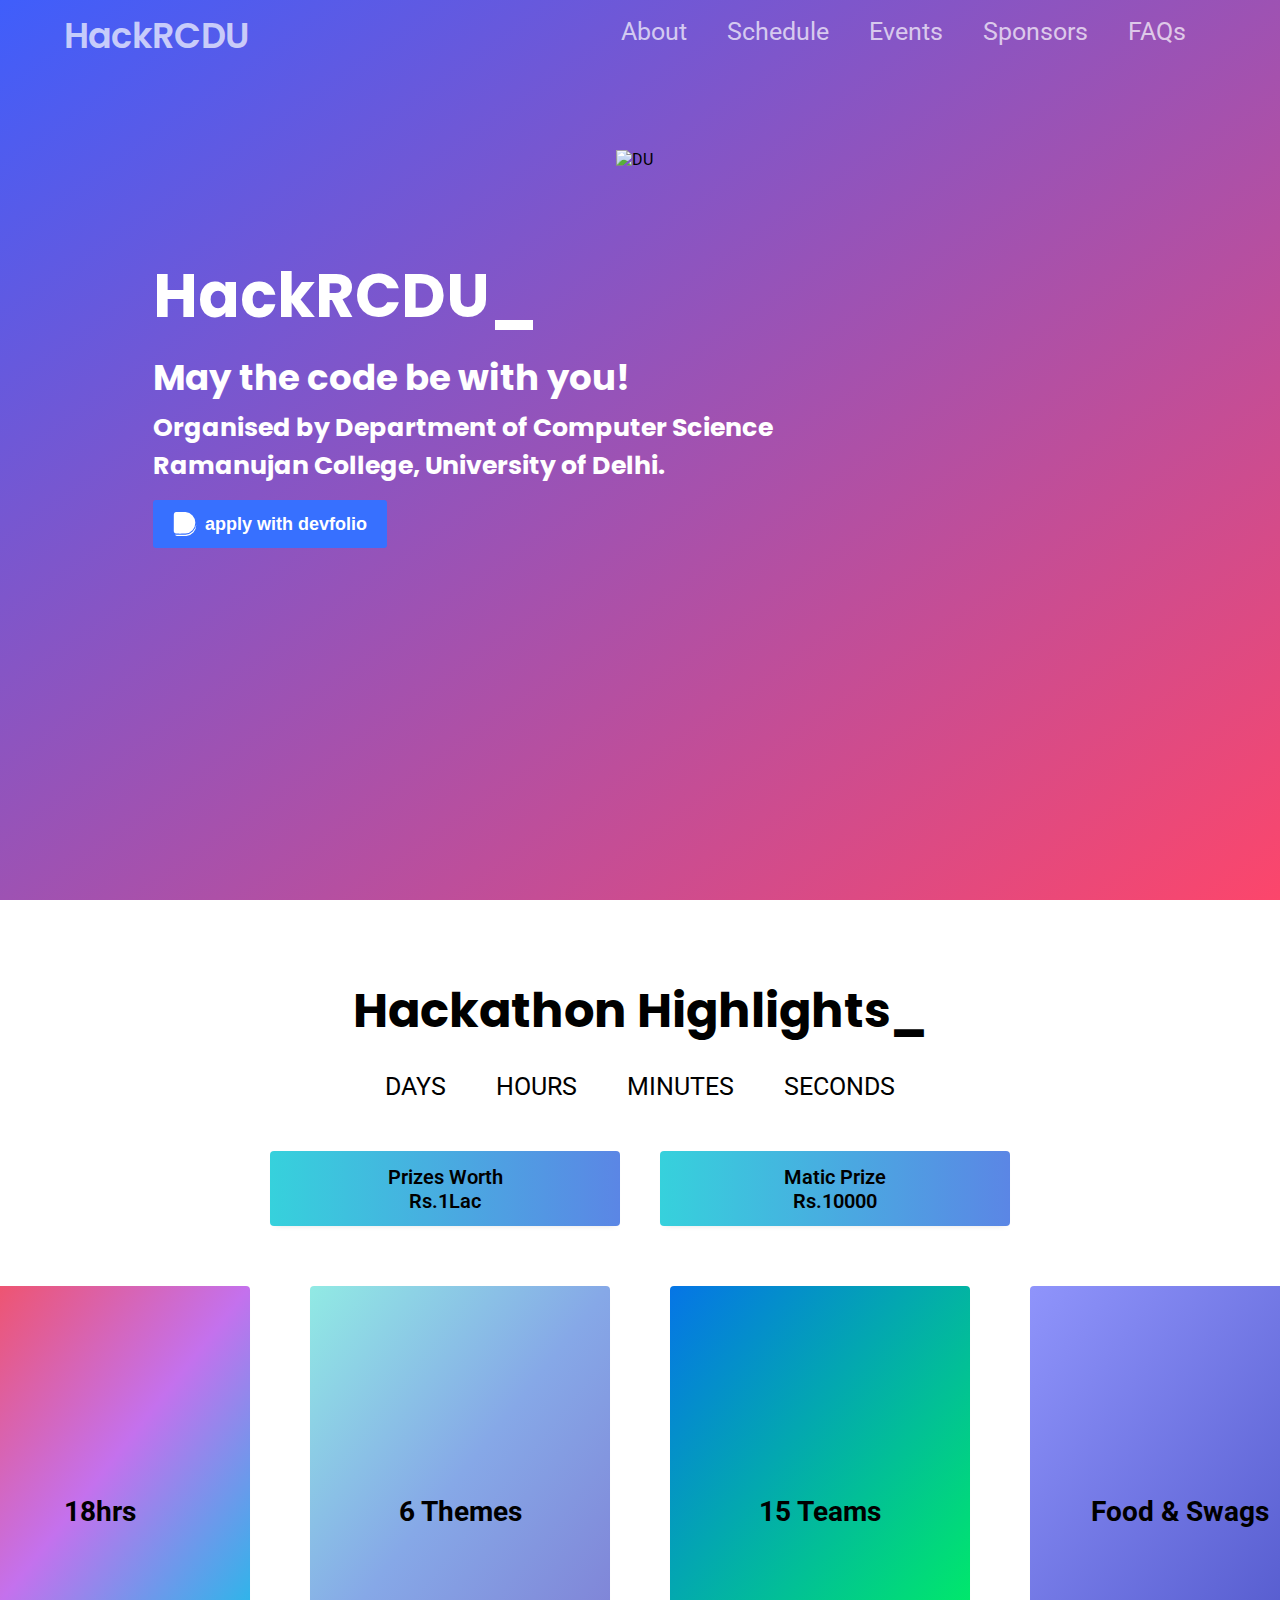
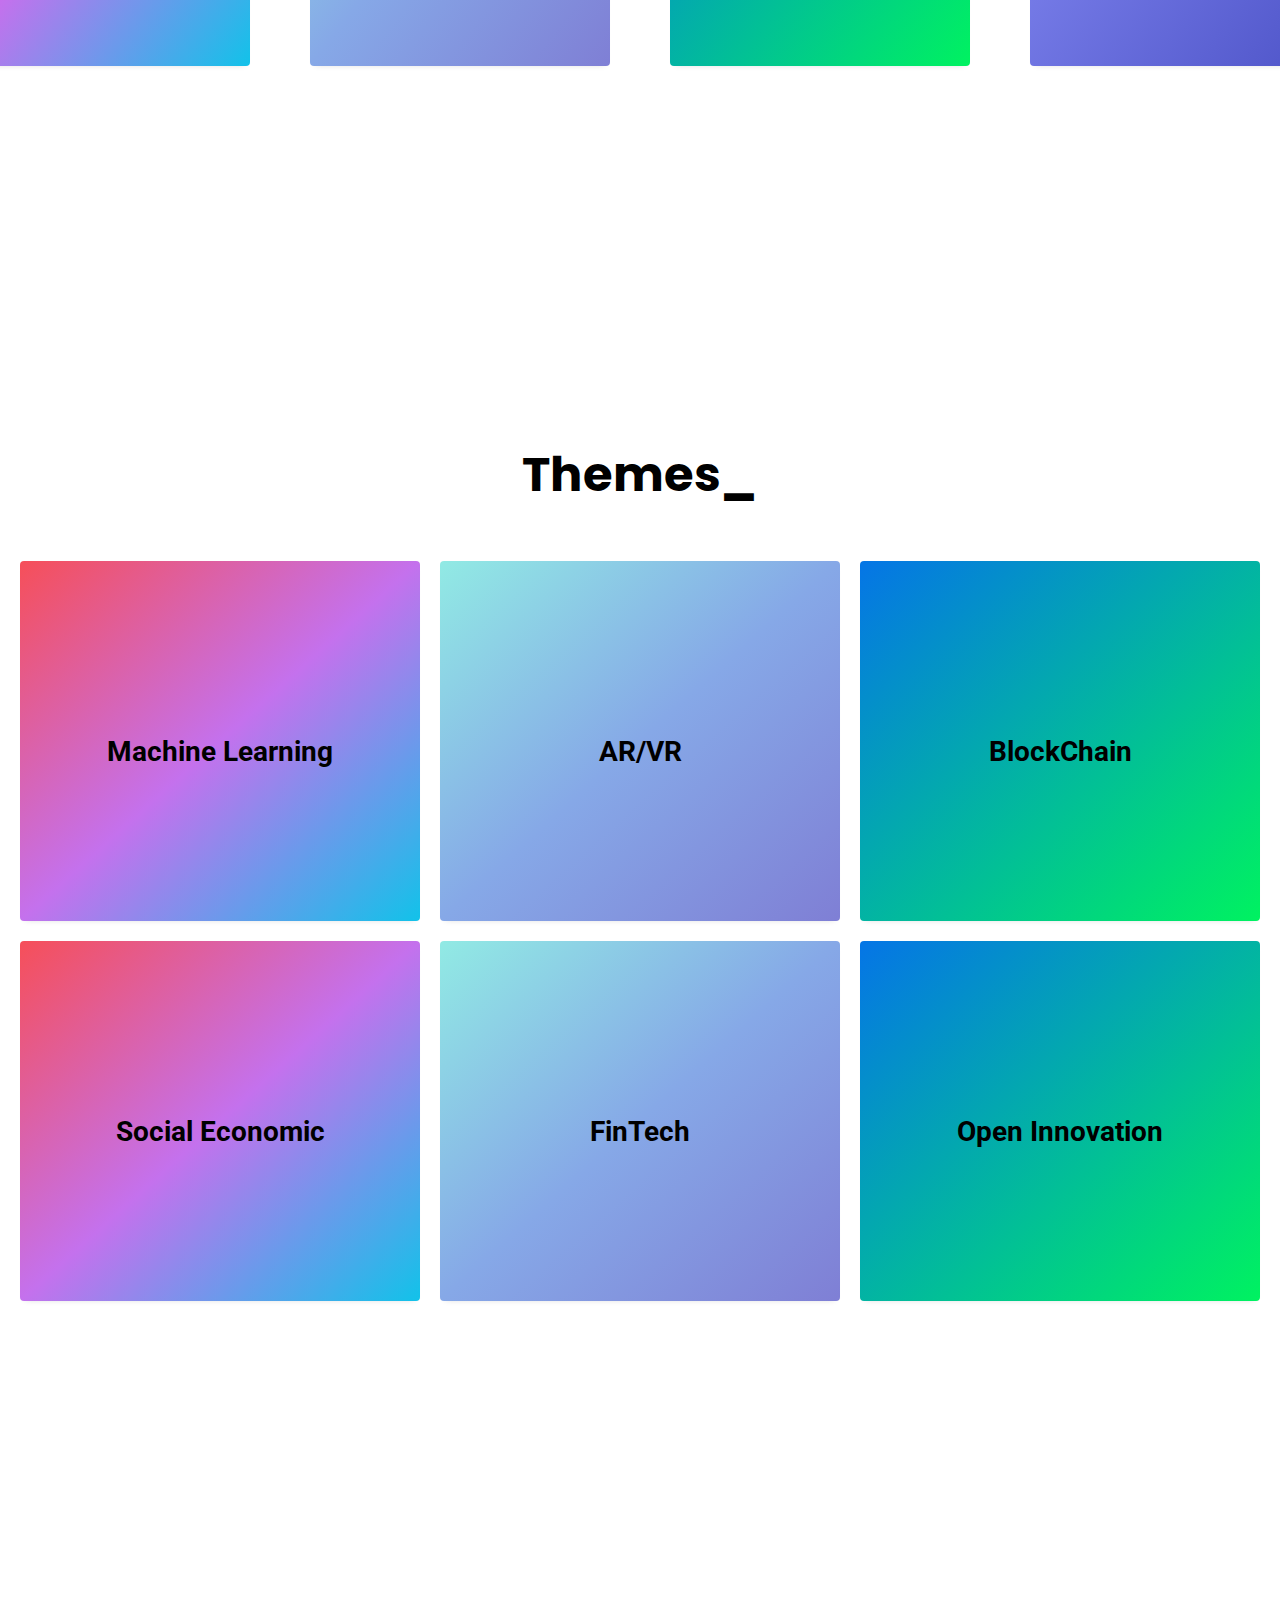
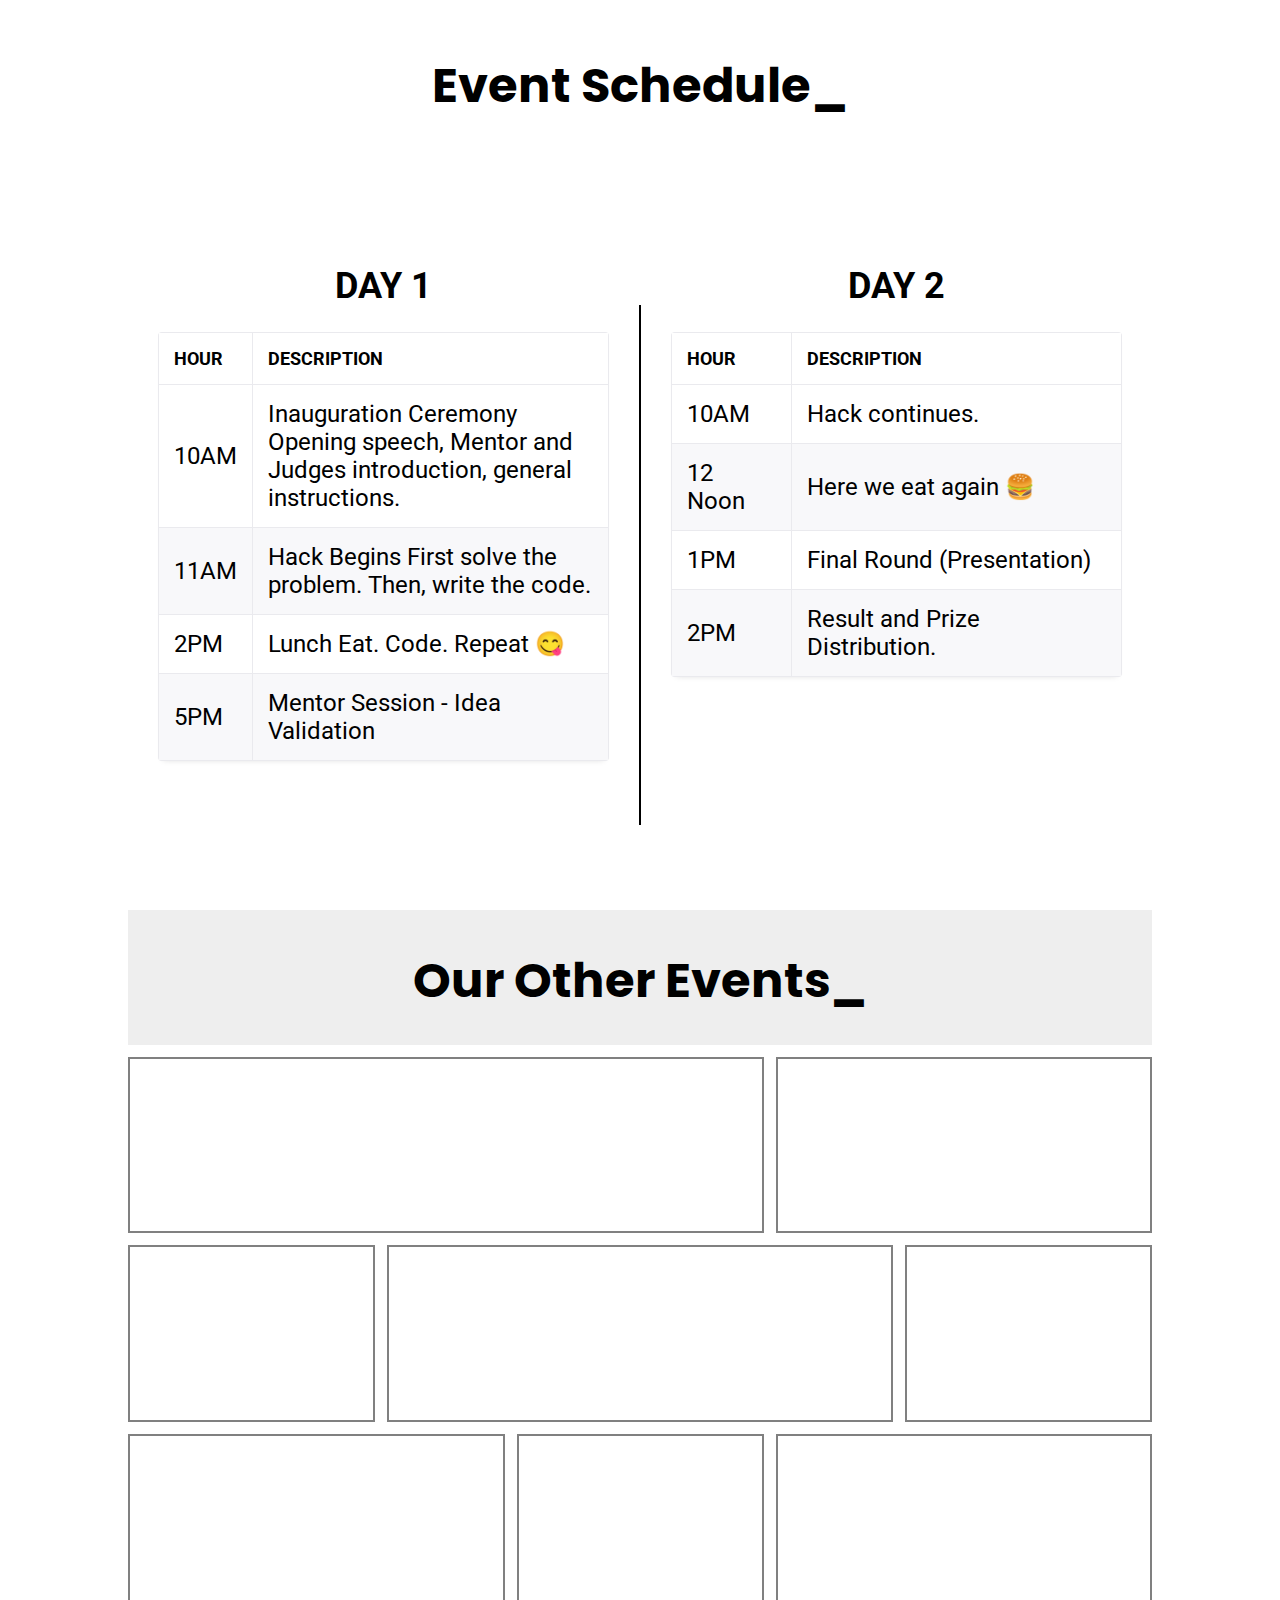
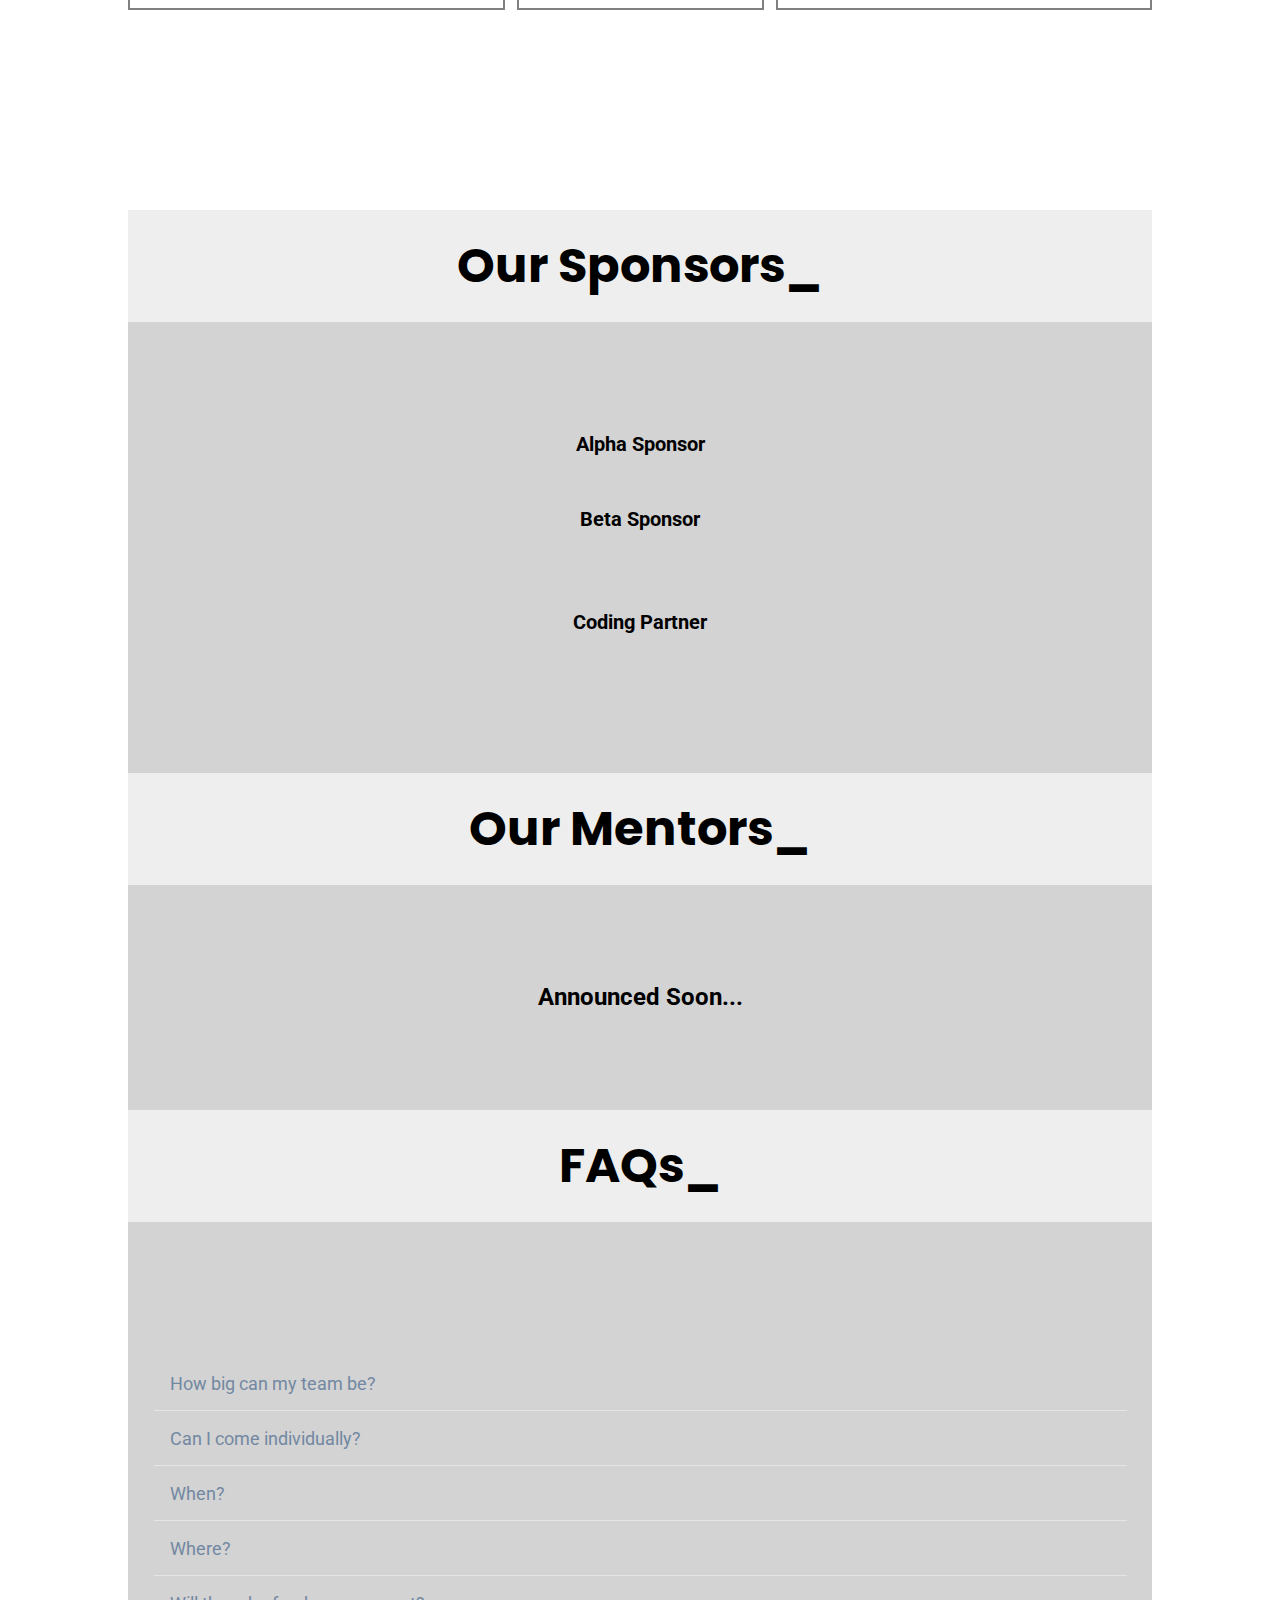
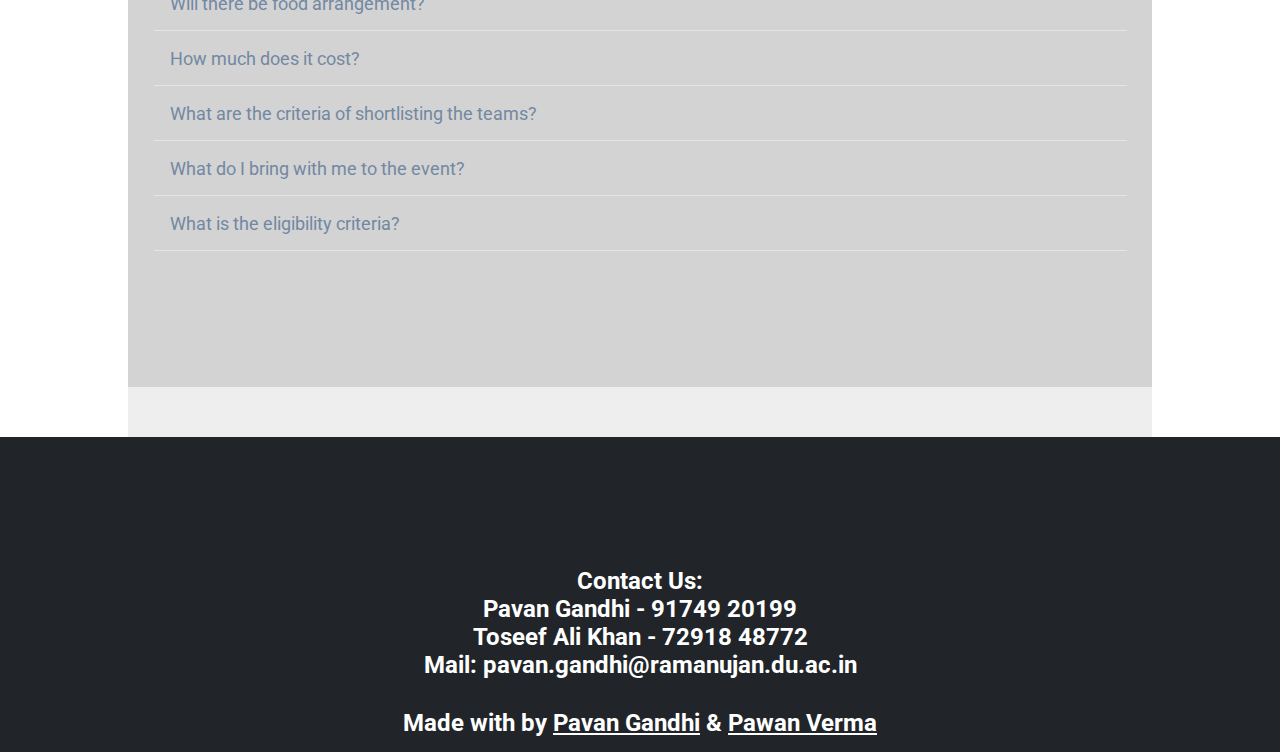
==== commit 8413e4f5: "Update index.html" ====
--- a/index.html
+++ b/index.html
@@ -3,7 +3,7 @@
   <head>
     <meta charset="UTF-8" />
     <meta name="viewport" content="width=device-width, initial-scale=1.0" />
-    <title>Document</title>
+    <title>HackRCDU </title>
     <meta
       name="keywords"
       content="Hackathon, HackRCDU, Hacakthon Delhi, Turington, Ramanujan College, Delhi University, Coding, Ramanujan, DU, Antha Prerna Cell, DU_CS, University of Delhi"
@@ -16,8 +16,8 @@
     />
     <meta
       name="author"
-      href="https://github.com/iampavangandhi/"
-      content="Pavan Gandhi"
+      href=""
+      content=""
     />
 
     <meta property="og:type" content="website" />
@@ -54,10 +54,10 @@
     />
 
     <!--css files-->
-    <link rel="stylesheet" href="style.css" />
-    <link rel="stylesheet" href="mobile-style.css" />
-    <link rel="stylesheet" href="particles.css" />
-    <link rel="stylesheet" href="navbar.css" />
+    <link rel="stylesheet" href="css/style.css" />
+    <link rel="stylesheet" href="css/mobile-style.css" />
+    <link rel="stylesheet" href="css/particles.css" />
+    <link rel="stylesheet" href="css/navbar.css" />
 
     <!--google fonts-->
     <link
@@ -73,62 +73,54 @@
             <label class="navbar-toggle" id="js-navbar-toggle" for="chkToggle">
                 <i class="fa fa-bars"></i>
             </label>
-            <a href="#" class="logo">HackRCDU</a>
+            <a href="#" class="hacklogo">HackRCDU</a>
             <input type="checkbox" id="chkToggle"></input>
             <ul class="main-nav" id="js-menu">
+                <!-- <li>
+                    <a href="#" class="nav-links">Home</a>
+                </li> -->
                 <li>
-                    <a href="#" class="nav-links">Home</a>
+                    <a href="#about-section" class="nav-links">About</a>
                 </li>
                 <li>
-                    <a href="#" class="nav-links">About</a>
+                    <a href="#schedule-section" class="nav-links">Schedule</a>
                 </li>
                 <li>
-                    <a href="#" class="nav-links">Schedule</a>
+                    <a href="#event-section" class="nav-links">Events</a>
                 </li>
                 <li>
-                    <a href="#" class="nav-links">Events</a>
+                    <a href="#sponsors-section" class="nav-links">Sponsors</a>
                 </li>
                 <li>
-                    <a href="#" class="nav-links">Sponsors</a>
-                </li>
-                <li>
-                    <a href="#" class="nav-links">FAQs</a>
+                    <a href="#faq-section" class="nav-links">FAQs</a>
                 </li>
             </ul>
         </nav>
         <div class="hackrcdu">
           <h1 class="animated flipInX">HackRCDU_</h1>
           <h3>
-            You are Exactly <br />
-            Where You Need to Be.
+            May the code be with you!
           </h3>
           <h5>
             Organised by Department of Computer Science <br />
             Ramanujan College, University of Delhi.
           </h5>
-          <div class="apply-here">
-            <a class="apply" href="#">Apply here</a>
-            <a class="turington" href="#">Turington'20</a>
-          </div>
+          <button id="devfolio-apply-now"><svg class="logo" xmlns="http://www.w3.org/2000/svg" fill="#fff"viewBox="0 0 115.46 123.46" style="height:24px;width:24px;margin-right:8px"><path d="M115.46 68a55.43 55.43 0 0 1-50.85 55.11S28.12 124 16 123a12.6 12.6 0 0 1-10.09-7.5 15.85 15.85 0 0 0 5.36 1.5c4 .34 10.72.51 20.13.51 13.82 0 28.84-.38 29-.38h.26a60.14 60.14 0 0 0 54.72-52.47c.05 1.05.08 2.18.08 3.34z" /><path d="M110.93 55.87A55.43 55.43 0 0 1 60.08 111s-36.48.92-48.58-.12C5 110.29.15 104.22 0 97.52l.2-83.84C.38 7 5.26.94 11.76.41c12.11-1 48.59.12 48.59.12a55.41 55.41 0 0 1 50.58 55.34z"/></svg>Apply with Devfolio</button>
           <div class="icons">
-            <a href="https://www.linkedin.com/in/pavan-gandhi/"
+            <a href="https://www.linkedin.com/company/turington-rcdu"
               ><i class="fab fa-linkedin"></i
             ></a>
-            <a href="https://www.github.com/iampavangandhi"
+            <a href="https://github.com/turington"
               ><i class="fab fa-github"></i
             ></a>
-            <a href="https://www.facebook.com/iampavangandhi"
+            <a href="https://www.facebook.com/turington/"
               ><i class="fab fa-facebook"></i
             ></a>
-            <a href="https://www.instagram.com/official_pavang/"
+            <a href="https://www.instagram.com/turington.rcdu/"
               ><i class="fab fa-instagram"></i
             ></a>
-            <a href="https://www.twitter.com/PavanGandhi7"
-              ><i class="fab fa-twitter"></i
-            ></a>
-            <a href="https://www.twitter.com/PavanGandhi7"
-              ><i class="fab fa-youtube"></i
-            ></a>
+            <a href="https://www.twitter.com/PavanGandhi7"><i class="fab fa-twitter"></i></a>
+            <a href="https://www.twitter.com/PavanGandhi7"><i class="fab fa-youtube"></i></a>
           </div>
         </div>
         <div class="illustration animated slideInRight">
@@ -137,7 +129,7 @@
             width="600px"
             src="./assets/a1.png"
             class=""
-            alt=""
+            alt="DU"
           />
         </div>
       </div>
@@ -156,22 +148,56 @@
           </ul>
         </div>
       </div>
+      <div class="prize">
+        <div class="prize-card">Prizes Worth <br/> Rs.1Lac</div>
+        <div class="prize-card">Matic Prize <br/> Rs.10000</div>
+      </div>
       <div class="cards">
-        <div class="card">
+        <div class="card card-clock">
           <i class="far fa-clock animated bounceIn delay-2s"></i>
-          <h3>12hrs</h3>
-        </div>
-        <div class="card">
+          <h3>18hrs</h3>
+        </div>
+        <div class="card card-themes">
           <i class="fas fa-laptop-code animated bounceIn delay-2s"></i>
           <h3>6 Themes</h3>
         </div>
-        <div class="card">
+        <div class="card card-teams">
           <i class="fas fa-users animated bounceIn delay-2s"></i>
           <h3>15 Teams</h3>
         </div>
-        <div class="card">
+        <div class="card card-food">
           <i class="fas fa-hotdog animated bounceIn delay-2s"></i>
           <h3>Food & Swags</h3>
+        </div>
+      </div>
+    </section>
+
+    <section id="themes-section" class="section themes-section">
+      <h1 class="animated flip delay-2s">Themes_</h1>
+      <div class="theme-cards">
+        <div class="theme-card card-clock">
+          <i class="fas fa-cubes animated bounceIn delay-2s"></i>
+          <h3>Machine Learning</h3>
+        </div>
+        <div class="theme-card card-themes">
+        <i class="fas fa-vr-cardboard animated bounceIn delay-2s"></i>
+        <h3>AR/VR</h3>
+        </div>
+        <div class="theme-card card-teams">
+        <i class="fas fa-network-wired animated bounceIn delay-2s"></i>
+        <h3>BlockChain</h3>
+        </div>
+        <div class="theme-card card-clock">
+        <i class="fas fa-users animated bounceIn delay-2s"></i>
+        <h3>Social Economic</h3>
+        </div>
+        <div class="theme-card card-themes">
+        <i class="fas fa-money-check-alt animated bounceIn delay-2s"></i>
+        <h3>FinTech</h3>
+        </div>
+        <div class="theme-card card-teams">
+        <i class="fas fa-microchip animated bounceIn delay-2s"></i>
+        <h3>Open Innovation</h3>
         </div>
       </div>
     </section>
@@ -183,52 +209,69 @@
       </div>
       <div class="schedule-section-section">
         <div class="section-1">
-          <h2>Day 1</h2>
-          <h5>Beginning</h5>
-          <p>
-            Lorem ipsum dolor sit amet consectetur adipisicing elit.
-            Perspiciatis, eius!
-          </p>
-          <br />
-          <h5>Beginning</h5>
-          <p>
-            Lorem ipsum dolor sit amet consectetur adipisicing elit.
-            Perspiciatis, eius!
-          </p>
-          <br />
-          <h5>Beginning</h5>
-          <p>
-            Lorem ipsum dolor sit amet consectetur adipisicing elit.
-            Perspiciatis, eius!
-          </p>
-          <br />
-          <h5>Beginning</h5>
-          <p>
-            Lorem ipsum dolor sit amet consectetur adipisicing elit.
-            Perspiciatis, eius!
-          </p>
+          <h2 style="text-align: center;">DAY 1</h2>
+          <table class="table-fill">
+            <thead>
+              <tr>
+                <td>Hour</td>
+                <td>Description</td>
+              </tr>
+            </thead>
+            <tbody>
+              <tr>
+                <td>10AM</td>
+                <td>Inauguration Ceremony
+                  Opening speech, Mentor and Judges introduction, general instructions.
+                </td>
+              </tr>
+              <tr>
+                <td>11AM</td>
+                <td>Hack Begins
+                  First solve the problem. Then, write the code.
+                </td>
+              </tr>
+              <tr>
+                <td>2PM</td>
+                <td>Lunch
+                  Eat. Code. Repeat 😋
+                </td>
+              </tr>
+              <tr>
+                <td>5PM</td>
+                <td>Mentor Session - Idea Validation</td>
+              </tr>
+            </tbody>
+          </table>
         </div>
         <div class="partition"></div>
         <div class="section-2">
-          <h2>Day 2</h2>
-          <h5>Beginning</h5>
-          <p>
-            Lorem ipsum dolor sit amet consectetur adipisicing elit.
-            Perspiciatis, eius!
-          </p>
-          <br />
-          <h5>Beginning</h5>
-          <p>
-            Lorem ipsum dolor sit amet consectetur adipisicing elit.
-            Perspiciatis, eius!
-          </p>
-          <br />
-          <h5>Beginning</h5>
-          <p>
-            Lorem ipsum dolor sit amet consectetur adipisicing elit.
-            Perspiciatis, eius!
-          </p>
-
+          <h2 style="text-align: center;">DAY 2</h2>
+          <table class="table-fill">
+            <thead>
+              <tr>
+                <td>Hour</td>
+                <td>Description</td>
+              </tr>
+            </thead>
+            <tbody>
+              <tr>
+                <td>10AM</td>
+                <td>Hack continues.</td>
+              </tr>
+              <tr>
+                <td>12 Noon</td>
+                <td>Here we eat again 🍔</td>
+              </tr>
+              <tr>
+                <td>1PM</td>
+                <td>Final Round (Presentation)</td>
+              </tr>
+              <tr>
+                <td>2PM</td>
+                <td>Result and Prize Distribution.</td>
+              </tr>
+            </tbody>
+          </table>
         </div>
       </div>
     </section>
@@ -240,18 +283,36 @@
         </div>
         <div class="events-section-section">
           <div class="parent event-cards">
-            <div class="div1 event-card"><h2>CODING MARATHON</h2></div>
-            <div class="div2 event-card"><h2>DEBUG THE CODE</h2></div>
-            <div class="div3 event-card"><h2>CHITTI 3.0</h2></div>
-            <div class="div4 event-card"><h2>PUBG</h2></div>
-            <div class="div5 event-card"><h2>IPL AUCTION</h2></div>
-            <div class="div6 event-card"><h2>GENTECH QUIZ</h2></div>
-            <div class="div7 event-card"><h2>UI/UX</h2></div>
-            <div class="div8 event-card"><h2>T-SHIRT PAINTING</h2></div>
+            <div class="div1 event-card"><a href="https://turington.in">
+              <h2>CODING MARATHON</h2>
+            </a></div>
+            <div class="div2 event-card"><a href="https://turington.in">
+              <h2>DEBUG THE CODE</h2>
+            </a></div>
+            <div class="div3 event-card"><a href="https://turington.in">
+              <h2>CHITTI 3.0</h2>
+            </a></div>
+            <div class="div4 event-card"><a href="https://turington.in">
+              <h2>QR HUNT 2.0</h2>
+            </a></div>
+            <div class="div5 event-card"><a href="https://turington.in">
+              <h2>TAMBOLA</h2>
+            </a></div>
+            <div class="div6 event-card"><a href="https://turington.in">
+              <h2>FACE PAINTING</h2>
+            </a></div>
+            <div class="div7 event-card"><a href="https://turington.in">
+              <h2>UI/UX</h2>
+            </a></div>
+            <div class="div8 event-card"><a href="https://turington.in">
+              <h2>T-Shirt Painting</h2>
+            </a></div>
+            <!--
             <div class="div9 event-card">event 9</div>
             <div class="div10 event-card">event 10</div>
             <div class="div11 event-card">event 11</div>
             <div class="div12 event-card">event 12</div>
+          -->
           </div>
         </div>
       </div>
@@ -263,7 +324,28 @@
           <h1 class="animated flip delay-2s">Our Sponsors_</h1>
         </div>
         <div class="sponsors-list">
-          <h4>Announced Soon...</h4>
+          <div class="sponsors-list-list">
+          <h5>Alpha Sponsor</h5>
+            <a href="https://devfolio.co">
+          <img src="./assets/dev.png" width="200px" class="" alt="">
+          <a/>
+          </div>
+          <div class="sponsors-list-list">
+          <h5>Beta Sponsor</h5>
+            <a href="https://matic.network">
+          <img src="./assets/matic2.png" width="220px" class="" alt=""> </a>
+          <div class="padd"></div>
+            <a href="https://fold.money">
+              <img src="./assets/fold.svg" width="120px" class="" alt=""> </a>
+          </div>
+          <div class="sponsors-list-list">
+            <h5>Coding Partner</h5>
+            <div class="sponsors-list-img">
+            <img src="./assets/CNLOGO.svg" width="180px" class="" alt="">
+            <img src="./assets/index.png" width="300px" class="" alt="">
+            <img src="./assets/0ba295b66f676a965ba15303344f9e553b9e5f54381820d3752eee997e0c5d97cec5dbd68de0edd07b62c69b5d6b11ed15dd4655fef05607afd6a9deab3e1cc1.png" width="200px" class="" alt="">
+            </div>
+          </div>
         </div>
         <div class="mentors">
           <h1 class="animated flip delay-2s">Our Mentors_</h1>
@@ -280,19 +362,105 @@
           <h1 class="animated flip delay-2s">FAQs_</h1>
         </div>
         <div class="faqs-list">
-          <h4>Announced Soon...</h4>
+          <div class="accordion">
+            <div class="accordion-item">
+              <a>How big can my team be?</a>
+              <div class="content">
+                <p>The maximum team size allowed is 4.</p>
+              </div>
+            </div>
+            <div class="accordion-item">
+              <a>Can I come individually?</a>
+              <div class="content">
+                <p>No. A team of minimum 2 members is allowed.</p>
+              </div>
+            </div>
+            <div class="accordion-item">
+              <a>When?</a>
+              <div class="content">
+                <p>HackRcdu 2020 will be a 18 hours hackathon which will stretch from 27th February to 28th February 2020 (without the overnight stay)</p>
+              </div>
+            </div>
+            <div class="accordion-item">
+              <a>Where?</a>
+              <div class="content">
+                <p>HackRcdu will be conducted on the college campus of Ramanujan College, Delhi University - Kalkaji.
+                </p>
+              </div>
+            </div>
+            <div class="accordion-item">
+              <a>Will there be food arrangement?</a>
+              <div class="content">
+                <p>Oh-Yeah-Absolutely. You will be provided with proper meals on both days. Thanks to our sponsors.</p>
+              </div>
+            </div>
+            <div class="accordion-item">
+              <a>How much does it cost?</a>
+              <div class="content">
+                <p>Everything at Hackrcdu is free of cost.</p>
+              </div>
+            </div>
+            <div class="accordion-item">
+              <a>What are the criteria of shortlisting the teams?</a>
+              <div class="content">
+                <p>The registered participants will be shortlisted based on their GitHub and LinkedIn profiles.</p>
+              </div>
+            </div>
+            <div class="accordion-item">
+              <a>What do I bring with me to the event?</a>
+              <div class="content">
+                <p>You are required to bring your school/college ID, laptops, phone, chargers, extensions.</p>
+              </div>
+            </div>
+            <div class="accordion-item">
+              <a>What is the eligibility criteria?</a>
+              <div class="content">
+                <p>You must be a student from any University/College or Higher Secondary School in India.</p>
+              </div>
+            </div>
+          </div> 
         </div>
       </div>
     </section>
     <footer id="footer" class="footer">
-      <h4>Made with <i class="fas fa-heart"></i> by <a href="https://www.linkedin.com/in/pavan-gandhi/">Pavan Gandhi</a></h4>
+      <div class="footer-contact">
+      <h4>Contact Us: <br>
+        Pavan Gandhi - 91749 20199 <br>
+        Toseef Ali Khan - 72918 48772 <br>
+        Mail: pavan.gandhi@ramanujan.du.ac.in</h4>
+        </div>
+      <h4>Made with <i class="fas fa-heart"></i> by <a href="https://www.linkedin.com/in/pavan-gandhi/"><span>Pavan Gandhi</span></a> & <a href="https://github.com/PawanVerma1337"><span>Pawan Verma</span></a></h4>
     </footer>
 
     <!-- Particles.js -->
-    <script src="http://cdn.jsdelivr.net/particles.js/2.0.0/particles.min.js"></script>
+    <script src="https://cdn.jsdelivr.net/particles.js/2.0.0/particles.min.js"></script>
 
     <!-- JavaScript Files -->
-    <script src="script.js"></script>
-    <script src="particles.js"></script>
+    <script src="js/script.js"></script>
+    <script src="js/particles.js"></script>
+
+<script>
+  document.addEventListener('DOMContentLoaded', function () {
+      let devfolioOptions = {
+        buttonSelector: '#devfolio-apply-now',
+      key: 'hackrcdu',
+    }
+
+    let script = document.createElement('script');
+    script.src = "https://apply.devfolio.co";
+    document.head.append(script);
+
+    script.onload = function () {
+      new Devfolio(devfolioOptions);
+    }
+
+    script.onerror = function () {
+      document.querySelector(devfolioOptions.buttonSelector).addEventListener('click', function () {
+        window.location.href = 'https://devfolio.co/external-apply/' + devfolioOptions.key;
+      });
+    }
+});
+</script>
+
   </body>
 </html>
--- a/css/style.css
+++ b/css/style.css
@@ -0,0 +1,740 @@
+:root {
+  --shadow: 0 4px 6px -5px rgba(0, 0, 0, 0.15);
+  --shadow-lg: 0 8px 10px -5px rgba(0, 0, 0, 0.10);
+}
+
+html,
+body {
+  padding: 0;
+  margin: 0;
+  overflow-x: hidden;
+  font-family: Roboto, Helvetica, Arial, sans-serif;
+  box-sizing: border-box;
+  scroll-behavior: smooth;
+}
+
+.section {
+  min-height: 100vh;
+}
+
+.hero-section {
+  position: relative;
+  background: #a8c0ff; /* fallback for old browsers */
+  background: -webkit-linear-gradient(
+    to bottom right,
+    #3f2b96,
+    #a8c0ff
+  ); /* Chrome 10-25, Safari 5.1-6 */
+  background: linear-gradient(
+    to bottom right,
+    #3f5efb,
+    #fc466b
+  ); /* W3C, IE 10+/ Edge, Firefox 16+, Chrome 26+, Opera 12+, Safari 7+ */
+}
+
+.hackrcdu {
+  position: absolute;
+  z-index: 2;
+  font-size: 1.9rem;
+  padding: 25px;
+  left: 10%;
+  top: 25%;
+}
+
+.hackrcdu h1 {
+  font-family: Poppins;
+  margin-bottom: 10px;
+  color: white;
+}
+
+.hackrcdu h3 {
+  font-family: Poppins;
+  padding-bottom: 5px;
+  color: white;
+}
+
+.hackrcdu h5 {
+  font-family: Poppins;
+  color: white;
+  padding-bottom: 5px;
+  margin-bottom: 10px;
+}
+
+.illustration {
+  position: relative;
+  z-index: 0;
+}
+
+.hero-img {
+  position: absolute;
+  top: 80px;
+  right: 5%;
+  z-index: 0;
+}
+
+#devfolio-apply-now {
+  -ms-flex-align: center;
+  -webkit-box-align: center;
+  align-items: center;
+  background-color: #3770ff;
+  border-radius: 3px;
+  border: none;
+  color: #ffffff;
+  cursor: pointer;
+  display: -ms-flexbox;
+  display: -webkit-box;
+  display: flex;
+  font-family: -apple-system, BlinkMacSystemFont, "Segoe UI", Helvetica, Arial,
+    sans-serif, "Apple Color Emoji", "Segoe UI Emoji", "Segoe UI Symbol";
+  font-size: 18px;
+  font-weight: 600;
+  padding: 12px 20px;
+  text-align: center;
+  text-transform: lowercase;
+  transition: background 300ms;
+}
+
+#devfolio-apply-now:not([disabled]) {
+  cursor: pointer;
+}
+
+#devfolio-apply-now:hover {
+  background-color: #2954bf !important;
+}
+
+.icons {
+  padding: 15px;
+  padding-left: 0px;
+  margin-top: 10px;
+}
+
+.icons a {
+  display: inline-block;
+  font-size: 20px;
+  color: #ffffff;
+  margin-right: 10px;
+}
+
+.icons a:hover {
+  color: rgba(255, 255, 255, 0.85)
+}
+
+.about-section {
+  background: white;
+  display: flex;
+  flex-direction: column;
+  align-items: center;
+  font-size: 1.5rem;
+}
+
+.themes-section {
+  background: white;
+  display: flex;
+  flex-direction: column;
+  align-items: center;
+  font-size: 1.5rem;
+  height: 140vh;
+}
+
+.highlights {
+  margin-top: 50px;
+  display: flex;
+  flex-direction: column;
+  align-items: center;
+}
+
+.highlights h1 {
+  padding: 25px;
+  font-family: Poppins;
+}
+
+.container {
+  margin: 0 auto;
+  text-align: center;
+  display: flex;
+  justify-content: center;
+}
+
+.countdown {
+  display: flex;
+  justify-content: center;
+  align-items: center;
+  width: 65%;
+  margin-bottom: 30px;
+}
+
+.countdown li {
+  display: inline-block;
+  font-size: 25px;
+  list-style-type: none;
+  padding: 0px 25px;
+  text-transform: uppercase;
+  color: black;
+}
+
+.countdown li span {
+  display: block;
+  font-size: 40px;
+}
+
+.prize {
+  display: flex;
+  justify-content: center;
+  align-items: center;
+  text-align: center;
+}
+
+.prize-card {
+  display: flex;
+  justify-content: center;
+  align-items: center;
+  text-align: center;
+  font-size: 20px;
+  font-weight: 600;
+  width: 350px;
+  height: 75px;
+  margin: 20px;
+  margin-bottom: 0;
+  border-radius: 4px;
+  background: linear-gradient(to right, #36d1dc, #5b86e5);
+  box-shadow: var(--shadow);
+}
+
+.cards {
+  display: flex;
+  margin-top: 40px;
+}
+
+.card {
+  width: 300px;
+  height: 380px;
+  margin: 30px;
+  margin-top: 20px;
+  margin-bottom: 40px;
+  display: flex;
+  flex-direction: column;
+  justify-content: center;
+  align-items: center;
+  text-align: center;
+  border-radius: 4px;
+  background-color: #eeeeee;
+  box-shadow: var(--shadow);
+  transition: box-shadow 300ms;
+}
+
+.card i {
+  padding: 35px;
+  font-size: 2.5em;
+}
+
+.card h3 i {
+  font-size: 3rem;
+}
+
+.card:hover {
+  box-shadow: var(--shadow-lg);
+}
+
+.schedule-section {
+  position: relative;
+  display: flex;
+  justify-content: center;
+  background-image: url("../assets/bg3.jpg");
+  font-size: 1.5rem;
+}
+
+.themes-section {
+  height: 150vh;
+  margin-top: 0;
+  margin-bottom: 50px;
+  background: white;
+  display: flex;
+  flex-wrap: wrap;
+  flex-direction: column;
+  justify-content: center;
+  align-items: center;
+  font-size: 1.5rem;
+}
+
+.themes-section h1 {
+  font-family: Poppins;
+  margin-bottom: 40px;
+}
+
+.theme-cards {
+  display: flex;
+  flex-wrap: wrap;
+  justify-content: center;
+}
+
+.theme-card {
+  width: 400px;
+  height: 360px;
+  margin: 10px;
+  display: flex;
+  flex-direction: column;
+  justify-content: center;
+  align-items: center;
+  text-align: center;
+  border-radius: 4px;
+  background-color: #eeeeee;
+  box-shadow: var(--shadow);
+  transition: transform 300ms, box-shadow 300ms;
+}
+
+.theme-card i {
+  font-size: 3rem;
+  margin-bottom: 20px;
+}
+
+.theme-card:hover {
+  box-shadow: var(--shadow-lg);
+  transform: translateY(-5px);
+  box-shadow: 0 5px 20px rgba(0, 0, 0, 0.5);
+}
+
+.event-schedule {
+  margin-top: 50px;
+}
+
+.event-schedule h1 {
+  font-family: Poppins;
+}
+
+.schedule-section-section {
+  position: absolute;
+  display: flex;
+  bottom: 0;
+  height: 80vh;
+  width: 80%;
+  background-color: white;
+}
+.section-1 {
+  width: 50%;
+  margin: 30px;
+  margin-top: 85px;
+}
+
+.section-1 h2 {
+  font-size: 1.5em;
+  margin-bottom: 25px;
+}
+
+.partition {
+  padding: 0;
+  margin-top: 125px;
+  margin-bottom: 75px;
+  width: 0;
+  border-left: 2px black solid;
+}
+
+.section-2 {
+  width: 50%;
+  margin: 30px;
+  margin-top: 85px;
+}
+
+.section-2 h2 {
+  font-size: 1.5em;
+  margin-bottom: 25px;
+}
+
+.event-section {
+  display: flex;
+  justify-content: center;
+}
+
+.events-section {
+  margin-top: 10px;
+  position: relative;
+  display: flex;
+  width: 80%;
+  justify-content: center;
+  font-size: 1.5rem;
+  background-color: #eeeeee;
+}
+
+.events {
+  margin-top: 35px;
+}
+
+.events h1 {
+  font-family: Poppins;
+}
+
+.events-section-section {
+  display: flex;
+  justify-content: center;
+  position: absolute;
+  height: 85vh;
+  width: 100%;
+  bottom: 0;
+  background-color: white;
+}
+
+.parent {
+  display: grid;
+  width: 100%;
+  margin: 12px 0px;
+  grid-template-columns: repeat(8, 1fr);
+  grid-template-rows: repeat(4, 1fr);
+  grid-column-gap: 12px;
+  grid-row-gap: 12px;
+}
+
+.div1 {
+  background-image: url("../assets/img1.jpg");
+  grid-area: 1 / 1 / 2 / 6;
+}
+.div2 {
+  background-image: url("../assets/img2.jpg");
+  grid-area: 1 / 6 / 2 / 9;
+}
+.div3 {
+  background-image: url("../assets/img3.jpg");
+  grid-area: 2 / 1 / 3 / 3;
+}
+.div4 {
+  background-image: url("../assets/img4.jpg");
+  grid-area: 2 / 3 / 3 / 7;
+}
+.div5 {
+  background-image: url("../assets/img5.jpg");
+  grid-area: 2 / 7 / 3 / 9;
+}
+.div6 {
+  background-image: url("../assets/img6.jpg");
+  grid-area: 3 / 1 / 4 / 4;
+}
+.div7 {
+  background-image: url("../assets/img7.jpg");
+  grid-area: 3 / 4 / 4 / 6;
+}
+.div8 {
+  background-image: url("../assets/img8.jpg");
+  grid-area: 3 / 6 / 4 / 9;
+}
+.div9 {
+  background-color: magenta;
+  grid-area: 4 / 1 / 5 / 4;
+}
+.div10 {
+  background-color: crimson;
+  grid-area: 4 / 4 / 5 / 9;
+}
+
+.div11 {
+  display: none;
+}
+
+.div12 {
+  display: none;
+}
+
+.event-card {
+  display: flex;
+  align-items: center;
+  background-size: cover;
+  background-position: 50% 50%;
+  justify-content: center;
+  border: 2px gray solid;
+}
+
+.event-card h2 {
+  color: white;
+  font-family: Poppins;
+}
+
+.event-card a {
+  text-decoration: none;
+}
+
+.sponsors-section {
+  display: flex;
+  justify-content: center;
+}
+
+.sponsors-section-section {
+  display: flex;
+  height: 100vh;
+  width: 80%;
+  flex-direction: column;
+  align-items: center;
+  font-size: 1.5rem;
+  background-color: #eeeeee;
+}
+
+.sponsors {
+  margin-top: 20px;
+  margin-bottom: 20px;
+}
+
+.sponsors h1 {
+  font-family: Poppins;
+}
+
+.sponsors-list {
+  display: flex;
+  flex-direction: column;
+  align-items: center;
+  text-align: center;
+  justify-content: center;
+  height: 60vh;
+  width: 100%;
+  background-color: lightgray;
+}
+
+.sponsors-list-list {
+  margin: 12px;
+}
+
+.mentors {
+  margin-top: 20px;
+  margin-bottom: 20px;
+}
+
+.mentors h1 {
+  font-family: Poppins;
+}
+
+.mentors-list {
+  display: flex;
+  justify-content: center;
+  align-items: center;
+  height: 30vh;
+  width: 100%;
+  background-color: lightgrey;
+}
+
+.faq-section {
+  display: flex;
+  justify-content: center;
+}
+
+.faq-section-section {
+  width: 80%;
+  display: flex;
+  flex-direction: column;
+  align-items: center;
+  font-size: 1.5rem;
+  background-color: #eeeeee;
+}
+
+.faqs {
+  margin-top: 20px;
+  margin-bottom: 20px;
+}
+
+.faqs h1 {
+  font-family: Poppins;
+}
+
+.faqs-list {
+  display: flex;
+  justify-content: center;
+  align-items: center;
+  height: 85vh;
+  width: 100%;
+  margin-bottom: 50px;
+  background-color: lightgrey;
+}
+
+footer {
+  display: flex;
+  flex-direction: column;
+  justify-content: flex-end;
+  align-items: center;
+  height: 35vh;
+  font-size: 1.5rem;
+  background-color: #212529;
+}
+
+footer h4 {
+  padding: 15px;
+  color: white;
+}
+
+footer h4 i {
+  color: blue;
+}
+
+footer h4 a {
+  color: white;
+  text-decoration: none;
+}
+
+.footer-contact {
+  display: flex;
+  text-align: center;
+}
+
+footer h4 a span {
+  text-decoration: underline;
+}
+
+.card-clock {
+  background: #12c2e9; /* fallback for old browsers */
+  background: -webkit-linear-gradient(
+    to bottom right,
+    #f64f59,
+    #c471ed,
+    #12c2e9
+  ); /* Chrome 10-25, Safari 5.1-6 */
+  background: linear-gradient(
+    to bottom right,
+    #f64f59,
+    #c471ed,
+    #12c2e9
+  ); /* W3C, IE 10+/ Edge, Firefox 16+, Chrome 26+, Opera 12+, Safari 7+ */
+}
+
+.card-themes {
+  background: #7f7fd5; /* fallback for old browsers */
+  background: -webkit-linear-gradient(
+    to bottom right,
+    #91eae4,
+    #86a8e7,
+    #7f7fd5
+  ); /* Chrome 10-25, Safari 5.1-6 */
+  background: linear-gradient(
+    to bottom right,
+    #91eae4,
+    #86a8e7,
+    #7f7fd5
+  ); /* W3C, IE 10+/ Edge, Firefox 16+, Chrome 26+, Opera 12+, Safari 7+ */
+}
+
+.card-teams {
+  background: #00f260; /* fallback for old browsers */
+  background: -webkit-linear-gradient(
+    to bottom right,
+    #0575e6,
+    #00f260
+  ); /* Chrome 10-25, Safari 5.1-6 */
+  background: linear-gradient(
+    to bottom right,
+    #0575e6,
+    #00f260
+  ); /* W3C, IE 10+/ Edge, Firefox 16+, Chrome 26+, Opera 12+, Safari 7+ */
+}
+
+.card-food {
+  background: #4e54c8; /* fallback for old browsers */
+  background: -webkit-linear-gradient(
+    to bottom right,
+    #8f94fb,
+    #4e54c8
+  ); /* Chrome 10-25, Safari 5.1-6 */
+  background: linear-gradient(
+    to bottom right,
+    #8f94fb,
+    #4e54c8
+  ); /* W3C, IE 10+/ Edge, Firefox 16+, Chrome 26+, Opera 12+, Safari 7+ */
+}
+
+.table-fill {
+  background: #ffffff;
+  box-shadow: var(--shadow);
+  border-radius: 4px;
+  overflow: hidden;
+  font-size: 1em;
+  width: 100%;
+  text-align: left;
+  border-collapse: collapse;
+}
+
+.table-fill tr:nth-child(2n) {
+  background: #f8f8fa;
+}
+
+.table-fill td {
+  border: 1px solid #eaeaee;
+  padding: 15px;
+}
+
+.table-fill thead {
+  font-size: 0.75em;
+  text-transform: uppercase;
+  font-weight: bold;
+}
+
+.accordion a {
+  position: relative;
+  display: -webkit-box;
+  display: -webkit-flex;
+  display: -ms-flexbox;
+  display: flex;
+  -webkit-box-orient: vertical;
+  -webkit-box-direction: normal;
+  -webkit-flex-direction: column;
+  -ms-flex-direction: column;
+  flex-direction: column;
+  width: 100%;
+  padding: 1rem 3rem 1rem 1rem;
+  color: #7288a2;
+  font-size: 1.15rem;
+  font-weight: 400;
+  border-bottom: 1px solid #e5e5e5;
+}
+
+.accordion a:hover,
+.accordion a:hover::after {
+  cursor: pointer;
+  color: #03b5d2;
+}
+
+.accordion a:hover::after {
+  border: 1px solid #03b5d2;
+}
+
+.accordion a.active {
+  color: #03b5d2;
+  border-bottom: 1px solid #03b5d2;
+}
+
+.accordion a::after {
+  font-family: "Font Awesome 5 Free";
+  content: "\f0fe";
+  position: absolute;
+  float: right;
+  right: 1rem;
+  font-size: 1rem;
+  color: #7288a2;
+  padding: 5px;
+  width: 30px;
+  height: 30px;
+  text-align: center;
+}
+
+.accordion a.active::after {
+  font-family: "Font Awesome 5 Free";
+  content: "\f0fe";
+  color: #03b5d2;
+  border: 1px solid #03b5d2;
+}
+
+.accordion .content {
+  opacity: 0;
+  padding: 0 1rem;
+  max-height: 0;
+  border-bottom: 1px solid #e5e5e5;
+  overflow: hidden;
+  clear: both;
+  -webkit-transition: all 0.2s ease 0.15s;
+  -o-transition: all 0.2s ease 0.15s;
+  transition: all 0.2s ease 0.15s;
+}
+
+.accordion .content p {
+  font-size: 1rem;
+  font-weight: 300;
+}
+
+.accordion .content.active {
+  opacity: 1;
+  padding: 1rem;
+  max-height: 100%;
+  -webkit-transition: all 0.35s ease 0.15s;
+  -o-transition: all 0.35s ease 0.15s;
+  transition: all 0.35s ease 0.15s;
+}
--- a/css/mobile-style.css
+++ b/css/mobile-style.css
@@ -0,0 +1,505 @@
+@media screen and (max-width: 1260px) {
+  .illustration {
+    display: none;
+  }
+}
+
+@media screen and (max-width: 600px) {
+  .main-nav{
+    background-color: rgba(31, 31, 31, .5);
+  }
+  .hero-section {
+    height: 90vh;
+    position: relative;
+  }
+
+  .hackrcdu {
+    position: absolute;
+    z-index: 2;
+    font-size: 1.2rem;
+    padding: 25px;
+    left: 5%;
+    top: 40%;
+  }
+
+  .hackrcdu h1 {
+    font-family: Poppins;
+    margin-bottom: 10px;
+    color: white;
+  }
+
+  .hackrcdu h3 {
+    font-family: Poppins;
+    padding-bottom: 5px;
+    color: white;
+  }
+
+  .hackrcdu h5 {
+    font-size: 18px;
+    font-family: Poppins;
+    color: white;
+    padding-bottom: 5px;
+    margin-bottom: 10px;
+  }
+
+  .illustration {
+    position: relative;
+    z-index: 0;
+    display: none;
+  }
+
+  .hero-img {
+    width: 300px;
+    position: absolute;
+    top: 35px;
+    left: 5%;
+    z-index: 0;
+  }
+
+  .apply,
+  .turington {
+    background-color: white;
+    border-radius: 5%;
+    text-align: center;
+    padding: 4px;
+    margin-top: 2px;
+    margin-bottom: 2px;
+    margin-left: 0px;
+    margin-right: 5px;
+    height: 35px;
+    width: 48%;
+    box-shadow: var(--shadow);
+  }
+
+  .apply img {
+    width: 100px;
+  }
+
+  .apply:hover,
+  .turington:hover {
+    background-color: #3f5efb;
+    padding: 4px;
+  }
+
+  .apply-here a {
+    font-size: 20px;
+    font-weight: 600;
+    color: #3f5efb;
+    text-decoration: none;
+  }
+
+  .apply-here a:hover {
+    font-size: 25px;
+    color: white;
+  }
+
+  #devfolio-apply-now {
+    -ms-flex-align: center;
+    -webkit-box-align: center;
+    align-items: center;
+    justify-content: center;
+    background-color: #3770ff;
+    border-radius: 3px;
+    border: none;
+    color: #ffffff;
+    cursor: pointer;
+    outline: none;
+    display: -ms-flexbox;
+    display: -webkit-box;
+    display: flex;
+    height: 50px;
+    margin-top: 5px;
+    margin-bottom: 0px;
+    margin-left: 0px;
+    font-size: 16px;
+    font-weight: 600;
+    /* padding: 8px 16px; */
+    text-align: center;
+    box-shadow: var(--shadow-lg);
+  }
+
+  .icons {
+    padding: 15px;
+    padding-left: 0px;
+    margin-top: 10px;
+  }
+
+  .about-section {
+    height: 115vh;
+    margin-top: 0;
+    background: white;
+    display: flex;
+    justify-content: center;
+    flex-direction: column;
+    align-items: center;
+    font-size: 1rem;
+  }
+
+  .highlights {
+    /* margin-top: 50px; */
+    display: flex;
+    flex-direction: column;
+    align-items: center;
+  }
+
+  .highlights h1 {
+    padding: 25px;
+    font-size: 22px;
+    font-family: Poppins;
+  }
+
+  .countdown {
+    display: flex;
+    justify-content: center;
+    align-items: center;
+    width: 65%;
+    margin-bottom: 10px;
+  }
+
+  .countdown li {
+    display: inline-block;
+    font-size: 12px;
+    list-style-type: none;
+    padding: 0px 15px;
+    text-transform: uppercase;
+    color: black;
+  }
+
+  .countdown li span {
+    display: block;
+    font-size: 30px;
+  }
+
+  .prize {
+    width: 80%;
+    display: flex;
+    flex-direction: column;
+    justify-content: center;
+    align-items: center;
+    text-align: center;
+    margin-top: 20px;
+  }
+
+  .prize-card {
+    font-size: 18px;
+    font-weight: 600;
+    display: flex;
+    justify-content: center;
+    align-items: center;
+    text-align: center;
+    width: 100%;
+    height: 75px;
+    margin: 10px;
+    margin-bottom: 0;
+    background-color: pink;
+  }
+
+  .cards {
+    display: flex;
+    flex-wrap: wrap;
+    justify-content: center;
+    margin-top: 40px;
+  }
+
+  .card {
+    width: 40%;
+    height: 150px;
+    margin: 10px;
+    display: flex;
+    flex-direction: column;
+    justify-content: center;
+    align-items: center;
+    text-align: center;
+    background-color: #eeeeee;
+  }
+
+  .card i {
+    padding: 25px;
+    font-size: 2.5em;
+  }
+
+  .card h3 i {
+    font-size: 2.5rem;
+  }
+
+  .schedule-section {
+    height: 110vh;
+    margin-bottom: 300px;
+    font-size: 1rem;
+  }
+
+  .themes-section {
+    height: 225vh;
+    margin-top: 0;
+    margin-bottom: 50px;
+    background: white;
+    display: flex;
+    justify-content: center;
+    align-items: center;
+    font-size: 1.5rem;
+  }
+
+  .themes-section h1 {
+    margin-bottom: 40px;
+  }
+
+  .theme-cards {
+    display: flex;
+    flex-wrap: wrap;
+    justify-content: center;
+  }
+
+  .theme-card {
+    width: 80%;
+    height: 220px;
+    margin: 8px;
+    display: flex;
+    flex-direction: column;
+    justify-content: center;
+    align-items: center;
+    text-align: center;
+    background-color: #eeeeee;
+  }
+
+  .event-schedule {
+    margin-top: 20px;
+  }
+
+  .event-schedule h1 {
+    font-family: Poppins;
+  }
+
+  .schedule-section-section {
+    display: flex;
+    align-items: center;
+    flex-direction: column;
+    width: 95%;
+    background-color: white;
+  }
+
+  .section-1 {
+    width: 90%;
+    margin: 30px;
+    margin-top: 30px;
+  }
+
+  .section-1 h2 {
+    font-size: 1.3em;
+    margin-bottom: 25px;
+  }
+
+  .partition {
+    padding: 0;
+    margin-top: 10px;
+    margin-bottom: 10px;
+    width: 100%;
+    border-top: 2px black solid;
+  }
+
+  .section-2 {
+    width: 90%;
+    margin: 30px;
+    margin-top: 30px;
+  }
+
+  .section-2 h2 {
+    font-size: 1.3em;
+    margin-bottom: 25px;
+  }
+
+  .events-section {
+    position: relative;
+    display: flex;
+    width: 95%;
+    margin-top: 10px;
+    justify-content: center;
+    font-size: 1rem;
+    background-color: #eeeeee;
+  }
+
+  .events {
+    margin-top: 20px;
+  }
+
+  .events h1 {
+    font-family: Poppins;
+  }
+
+  .events-section-section {
+    width: 100%;
+    bottom: 0;
+  }
+
+  .parent {
+    margin: 10px 0px;
+    grid-template-columns: 1fr;
+    grid-template-rows: repeat(12, 1fr);
+  }
+
+  .div1 {
+    background-image: url("../assets/img1.jpg");
+    grid-area: 1 / 1 / 2 / 2;
+  }
+  .div2 {
+    background-image: url("../assets/img2.jpg");
+    grid-area: 2 / 1 / 3 / 2;
+  }
+  .div3 {
+    background-image: url("../assets/img3.jpg");
+    grid-area: 3 / 1 / 4 / 2;
+  }
+  .div4 {
+    background-image: url("../assets/img4.jpg");
+    grid-area: 4 / 1 / 5 / 2;
+  }
+  .div5 {
+    background-image: url("../assets/img5.jpg");
+    grid-area: 5 / 1 / 6 / 2;
+  }
+
+  .div6 {
+    background-image: url("../assets/img6.jpg");
+    grid-area: 6 / 1 / 7 / 2;
+  }
+  .div7 {
+    background-image: url("../assets/img7.jpg");
+    grid-area: 7 / 1 / 8 / 2;
+  }
+  .div8 {
+    background-image: url("../assets/img8.jpg");
+    grid-area: 8 / 1 / 9 / 2;
+  }
+  .div9 {
+    background-color: magenta;
+    grid-area: 9 / 1 / 10 / 2;
+  }
+  .div10 {
+    background-color: crimson;
+    grid-area: 10 / 1 / 11 / 2;
+  }
+  .div11 {
+    background-color: purple;
+    grid-area: 11 / 1 / 12 / 2;
+  }
+  .div12 {
+    background-color: dodgerblue;
+    grid-area: 12 / 1 / 13 / 2;
+  }
+
+  .event-card {
+    width: 100%;
+    height: 9vh;
+    border: 1px gray solid;
+  }
+
+  .event-card h2 {
+    color: white;
+    font-size: 22px;
+    font-family: Poppins;
+  }
+
+  .ad-event-card {
+    width: 100%;
+    height: 9vh;
+    border: 1px gray solid;
+  }
+
+  .ad-event-card h2 {
+    color: white;
+    font-size: 20px;
+    font-family: Poppins;
+  }
+
+  .events-section-section {
+    display: flex;
+    justify-content: center;
+    position: absolute;
+    height: 90vh;
+    width: 100%;
+    bottom: 0;
+    background-color: white;
+  }
+
+  .sponsors-section {
+    height: 100vh;
+  }
+
+  .sponsors-section-section {
+    height: 100vh;
+    width: 95%;
+    font-size: 1rem;
+  }
+
+  .sponsors {
+    margin-top: 10px;
+    margin-bottom: 10px;
+  }
+
+  .sponsors-list {
+    height: 120vh;
+  }
+
+  .sponsors-list-list {
+    margin-left: 10px;
+    margin-right: 10px;
+  }
+
+  .sponsors-list-list h5 {
+    font-size: 20px;
+  }
+
+  .mentors {
+    margin-top: 10px;
+    margin-bottom: 10px;
+  }
+
+  .mentors h1 {
+    font-family: Poppins;
+  }
+
+  .mentors-list {
+    height: 80vh;
+    width: 100%;
+    background-color: lightgrey;
+  }
+
+  .faq-section {
+    height: 100vh;
+  }
+
+  .faq-section-section {
+    width: 95%;
+    font-size: 1rem;
+  }
+
+  .faqs {
+    margin-top: 10px;
+    margin-bottom: 10px;
+  }
+
+  .faqs-list {
+    height: 90vh;
+    margin-bottom: 10px;
+  }
+
+  footer {
+    height: 30vh;
+    font-size: 0.9rem;
+    background-color: #212529;
+  }
+
+  .footer-contact {
+    display: flex;
+    text-align: center;
+    margin-bottom: 15px;
+  }
+
+  footer h4 {
+    padding: 5px;
+    margin-bottom: 10px;
+  }
+
+  footer h4 i {
+    color: blue;
+  }
+}
--- a/css/navbar.css
+++ b/css/navbar.css
@@ -0,0 +1,103 @@
+* {
+  box-sizing: border-box;
+  padding: 0;
+  margin: 0;
+}
+
+body {
+  font-family: Roboto, Helvetica, Arial, sans-serif;
+}
+
+.navbar {
+  font-size: 25px;
+  background: transparent;
+}
+
+.main-nav {
+  list-style-type: none;
+  display: none;
+  margin-top: 12px;
+  padding-right: 5%;
+ 
+}
+
+.nav-links,
+.hacklogo {
+ 
+  text-decoration: none;
+  color: rgba(255, 255, 255, 0.7);
+}
+
+.main-nav li {
+  text-align: center;
+  margin: 15px auto;
+}
+
+.hacklogo {
+  display: inline-block;
+  font-family: Poppins;
+  font-size: 35px;
+  font-weight: 600;
+  margin-top: 20px;
+  margin-left: 5%;
+}
+
+.navbar-toggle {
+  position: absolute;
+  top: 27px;
+  right: 20px;
+  cursor: pointer;
+  color: rgba(255, 255, 255, 0.8);
+  font-size: 30px;
+}
+
+#chkToggle {
+  display: none;
+}
+
+#chkToggle:checked + ul.main-nav {
+  display: block;
+}
+
+@media screen and (min-width: 768px) {
+  .navbar {
+    display: flex;
+    justify-content: space-between;
+    padding-bottom: 0;
+    height: 70px;
+    align-items: center;
+  }
+
+  #chkToggle:checked + ul.main-nav {
+    display: flex;
+  }
+
+  .main-nav {
+    padding-bottom: 20px;
+    display: flex;
+    margin-right: 30px;
+    flex-direction: row;
+    justify-content: flex-end;
+  }
+
+  .main-nav li {
+    margin: 0;
+  }
+
+  .nav-links {
+    margin-left: 40px;
+  }
+
+  .hacklogo {
+    margin-top: 0;
+  }
+
+  .navbar-toggle {
+    display: none;
+  }
+
+  .hacklogo:hover,
+  .nav-links:hover {
+    color: rgba(255, 255, 255, 1);
+  }
+}
